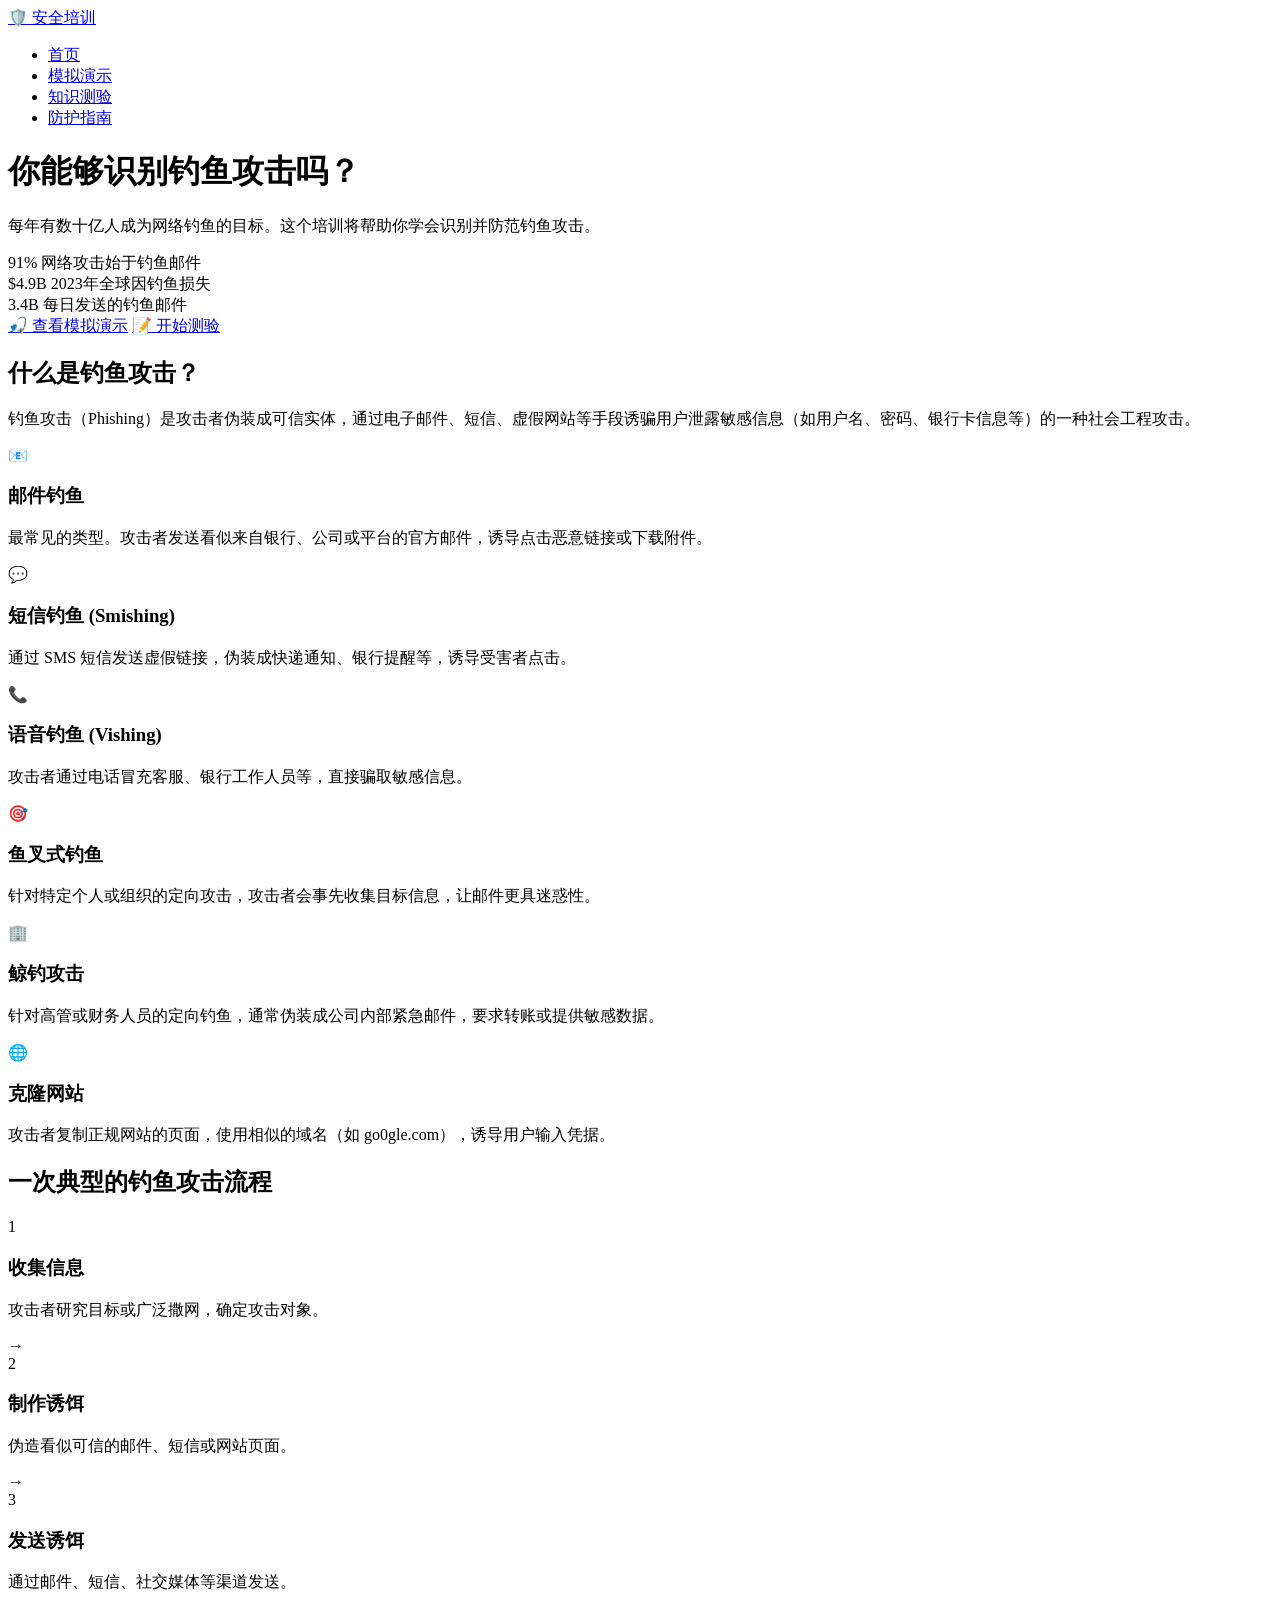
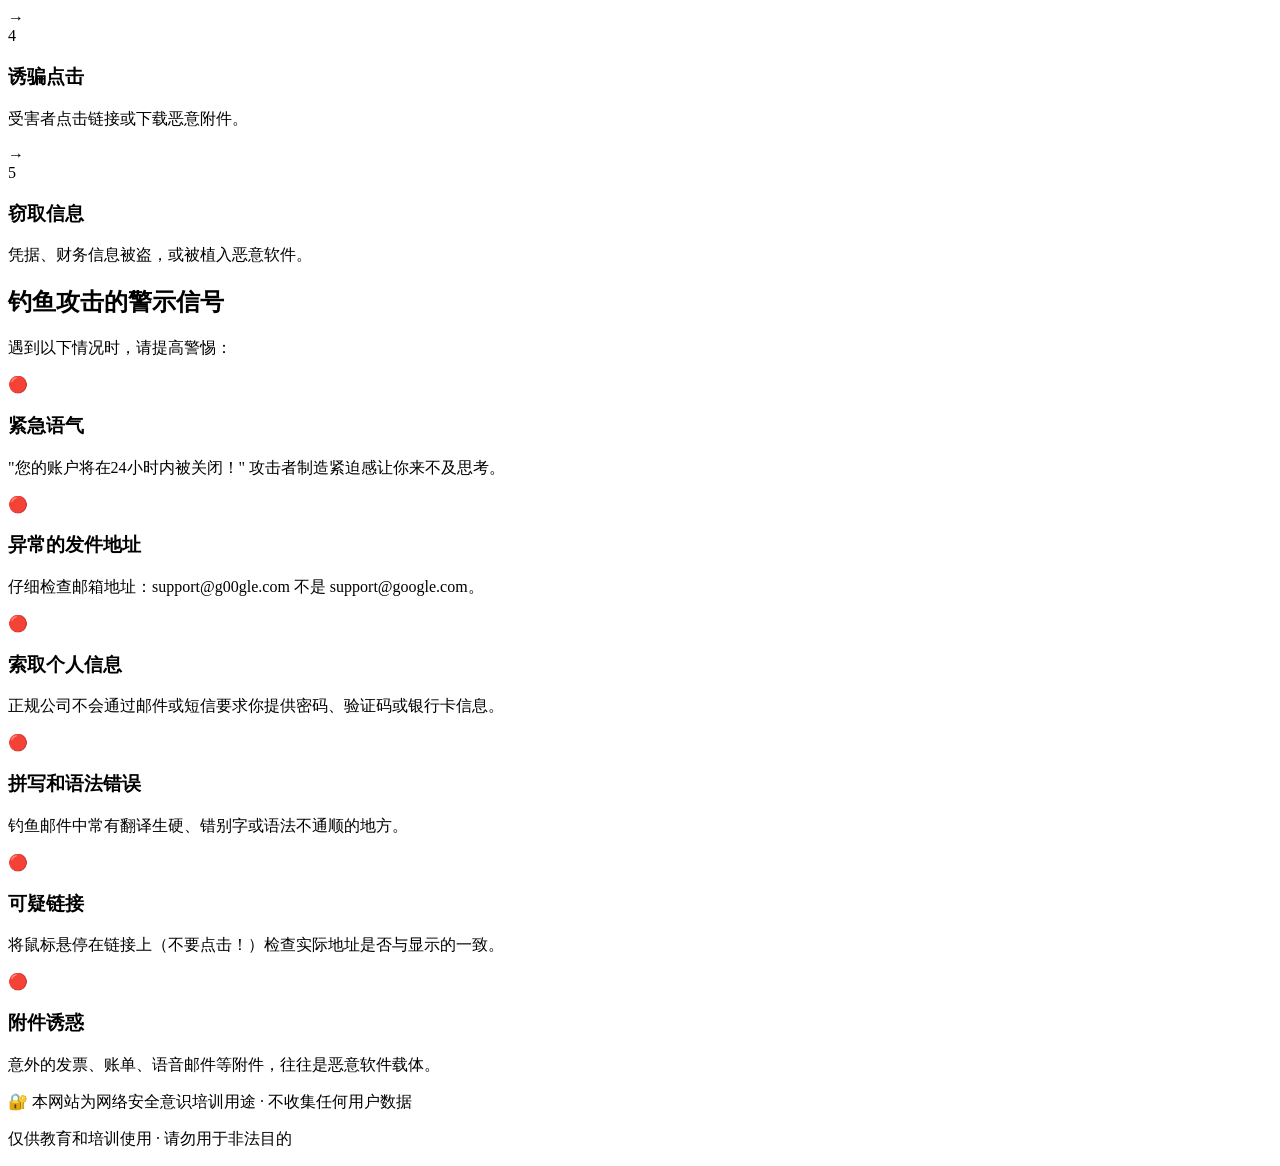
==== index.html @ c8c10268 "Add index.html" ====
<!DOCTYPE html>
<html lang="zh-CN">
<head>
    <meta charset="UTF-8">
    <meta name="viewport" content="width=device-width, initial-scale=1.0">
    <title>网络安全意识培训 — 识别钓鱼攻击</title>
    <link rel="stylesheet" href="style.css">
</head>
<body>
    <!-- 导航栏 -->
    <nav class="navbar">
        <div class="container">
            <a href="index.html" class="logo">🛡️ 安全培训</a>
            <ul class="nav-links">
                <li><a href="index.html" class="active">首页</a></li>
                <li><a href="demo.html">模拟演示</a></li>
                <li><a href="quiz.html">知识测验</a></li>
                <li><a href="guide.html">防护指南</a></li>
            </ul>
        </div>
    </nav>

    <!-- Hero 区域 -->
    <header class="hero">
        <div class="container">
            <div class="hero-content">
                <h1>你能够识别<span class="highlight">钓鱼攻击</span>吗？</h1>
                <p>每年有数十亿人成为网络钓鱼的目标。这个培训将帮助你学会识别并防范钓鱼攻击。</p>
                <div class="hero-stats">
                    <div class="stat">
                        <span class="stat-number">91%</span>
                        <span class="stat-label">网络攻击始于钓鱼邮件</span>
                    </div>
                    <div class="stat">
                        <span class="stat-number">$4.9B</span>
                        <span class="stat-label">2023年全球因钓鱼损失</span>
                    </div>
                    <div class="stat">
                        <span class="stat-number">3.4B</span>
                        <span class="stat-label">每日发送的钓鱼邮件</span>
                    </div>
                </div>
                <div class="hero-actions">
                    <a href="demo.html" class="btn btn-primary">🎣 查看模拟演示</a>
                    <a href="quiz.html" class="btn btn-secondary">📝 开始测验</a>
                </div>
            </div>
        </div>
    </header>

    <!-- 什么是钓鱼攻击 -->
    <section class="section" id="what-is-phishing">
        <div class="container">
            <h2>什么是钓鱼攻击？</h2>
            <p class="section-desc">钓鱼攻击（Phishing）是攻击者伪装成可信实体，通过电子邮件、短信、虚假网站等手段诱骗用户泄露敏感信息（如用户名、密码、银行卡信息等）的一种社会工程攻击。</p>
            
            <div class="card-grid">
                <div class="card">
                    <div class="card-icon">📧</div>
                    <h3>邮件钓鱼</h3>
                    <p>最常见的类型。攻击者发送看似来自银行、公司或平台的官方邮件，诱导点击恶意链接或下载附件。</p>
                </div>
                <div class="card">
                    <div class="card-icon">💬</div>
                    <h3>短信钓鱼 (Smishing)</h3>
                    <p>通过 SMS 短信发送虚假链接，伪装成快递通知、银行提醒等，诱导受害者点击。</p>
                </div>
                <div class="card">
                    <div class="card-icon">📞</div>
                    <h3>语音钓鱼 (Vishing)</h3>
                    <p>攻击者通过电话冒充客服、银行工作人员等，直接骗取敏感信息。</p>
                </div>
                <div class="card">
                    <div class="card-icon">🎯</div>
                    <h3>鱼叉式钓鱼</h3>
                    <p>针对特定个人或组织的定向攻击，攻击者会事先收集目标信息，让邮件更具迷惑性。</p>
                </div>
                <div class="card">
                    <div class="card-icon">🏢</div>
                    <h3>鲸钓攻击</h3>
                    <p>针对高管或财务人员的定向钓鱼，通常伪装成公司内部紧急邮件，要求转账或提供敏感数据。</p>
                </div>
                <div class="card">
                    <div class="card-icon">🌐</div>
                    <h3>克隆网站</h3>
                    <p>攻击者复制正规网站的页面，使用相似的域名（如 go0gle.com），诱导用户输入凭据。</p>
                </div>
            </div>
        </div>
    </section>

    <!-- 如何运作 -->
    <section class="section section-alt" id="how-it-works">
        <div class="container">
            <h2>一次典型的钓鱼攻击流程</h2>
            <div class="steps">
                <div class="step">
                    <div class="step-number">1</div>
                    <h3>收集信息</h3>
                    <p>攻击者研究目标或广泛撒网，确定攻击对象。</p>
                </div>
                <div class="step-arrow">→</div>
                <div class="step">
                    <div class="step-number">2</div>
                    <h3>制作诱饵</h3>
                    <p>伪造看似可信的邮件、短信或网站页面。</p>
                </div>
                <div class="step-arrow">→</div>
                <div class="step">
                    <div class="step-number">3</div>
                    <h3>发送诱饵</h3>
                    <p>通过邮件、短信、社交媒体等渠道发送。</p>
                </div>
                <div class="step-arrow">→</div>
                <div class="step">
                    <div class="step-number">4</div>
                    <h3>诱骗点击</h3>
                    <p>受害者点击链接或下载恶意附件。</p>
                </div>
                <div class="step-arrow">→</div>
                <div class="step">
                    <div class="step-number">5</div>
                    <h3>窃取信息</h3>
                    <p>凭据、财务信息被盗，或被植入恶意软件。</p>
                </div>
            </div>
        </div>
    </section>

    <!-- 警示信号 -->
    <section class="section" id="warning-signs">
        <div class="container">
            <h2>钓鱼攻击的警示信号</h2>
            <p class="section-desc">遇到以下情况时，请提高警惕：</p>
            <div class="signs-grid">
                <div class="sign">
                    <span class="sign-badge danger">🔴</span>
                    <div>
                        <h3>紧急语气</h3>
                        <p>"您的账户将在24小时内被关闭！" 攻击者制造紧迫感让你来不及思考。</p>
                    </div>
                </div>
                <div class="sign">
                    <span class="sign-badge danger">🔴</span>
                    <div>
                        <h3>异常的发件地址</h3>
                        <p>仔细检查邮箱地址：support@g00gle.com 不是 support@google.com。</p>
                    </div>
                </div>
                <div class="sign">
                    <span class="sign-badge danger">🔴</span>
                    <div>
                        <h3>索取个人信息</h3>
                        <p>正规公司不会通过邮件或短信要求你提供密码、验证码或银行卡信息。</p>
                    </div>
                </div>
                <div class="sign">
                    <span class="sign-badge danger">🔴</span>
                    <div>
                        <h3>拼写和语法错误</h3>
                        <p>钓鱼邮件中常有翻译生硬、错别字或语法不通顺的地方。</p>
                    </div>
                </div>
                <div class="sign">
                    <span class="sign-badge danger">🔴</span>
                    <div>
                        <h3>可疑链接</h3>
                        <p>将鼠标悬停在链接上（不要点击！）检查实际地址是否与显示的一致。</p>
                    </div>
                </div>
                <div class="sign">
                    <span class="sign-badge danger">🔴</span>
                    <div>
                        <h3>附件诱惑</h3>
                        <p>意外的发票、账单、语音邮件等附件，往往是恶意软件载体。</p>
                    </div>
                </div>
            </div>
        </div>
    </section>

    <footer class="footer">
        <div class="container">
            <p>🔐 本网站为网络安全意识培训用途 · 不收集任何用户数据</p>
            <p>仅供教育和培训使用 · 请勿用于非法目的</p>
        </div>
    </footer>

    <script src="script.js"></script>
</body>
</html>
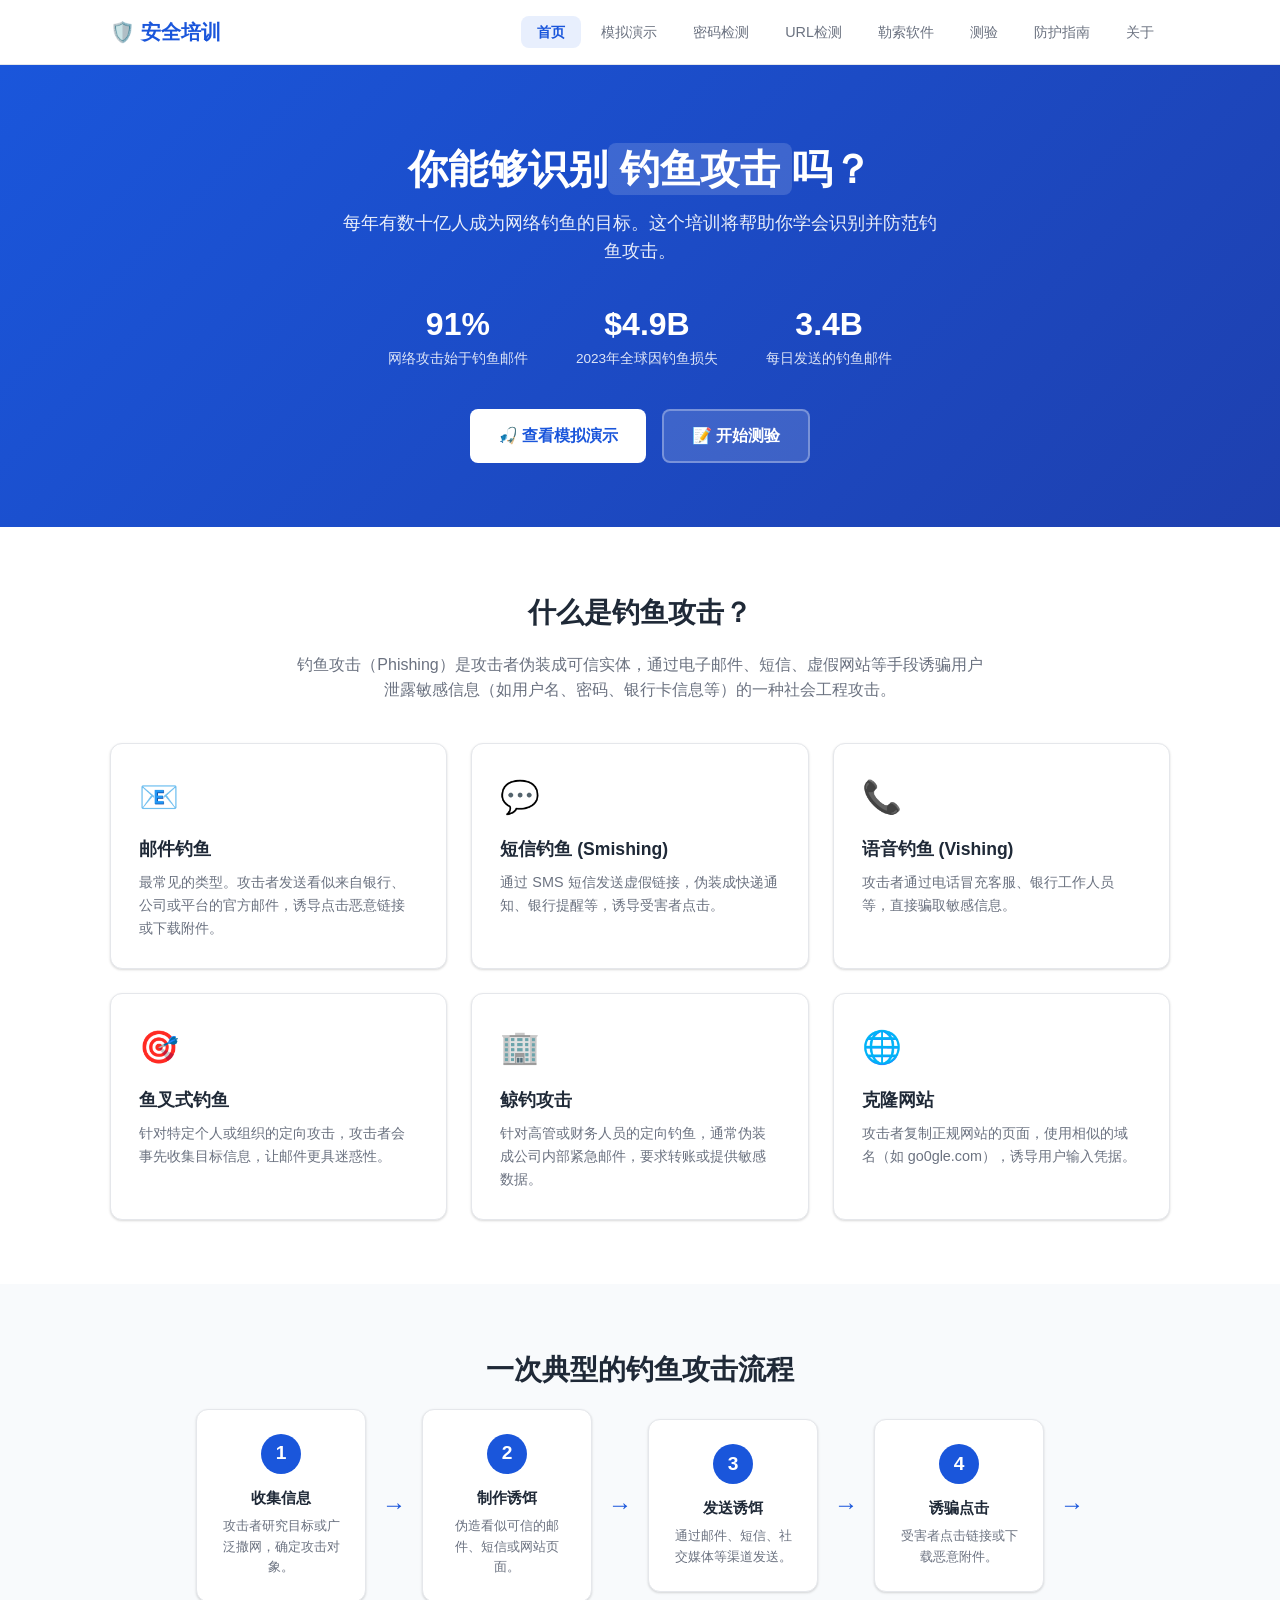
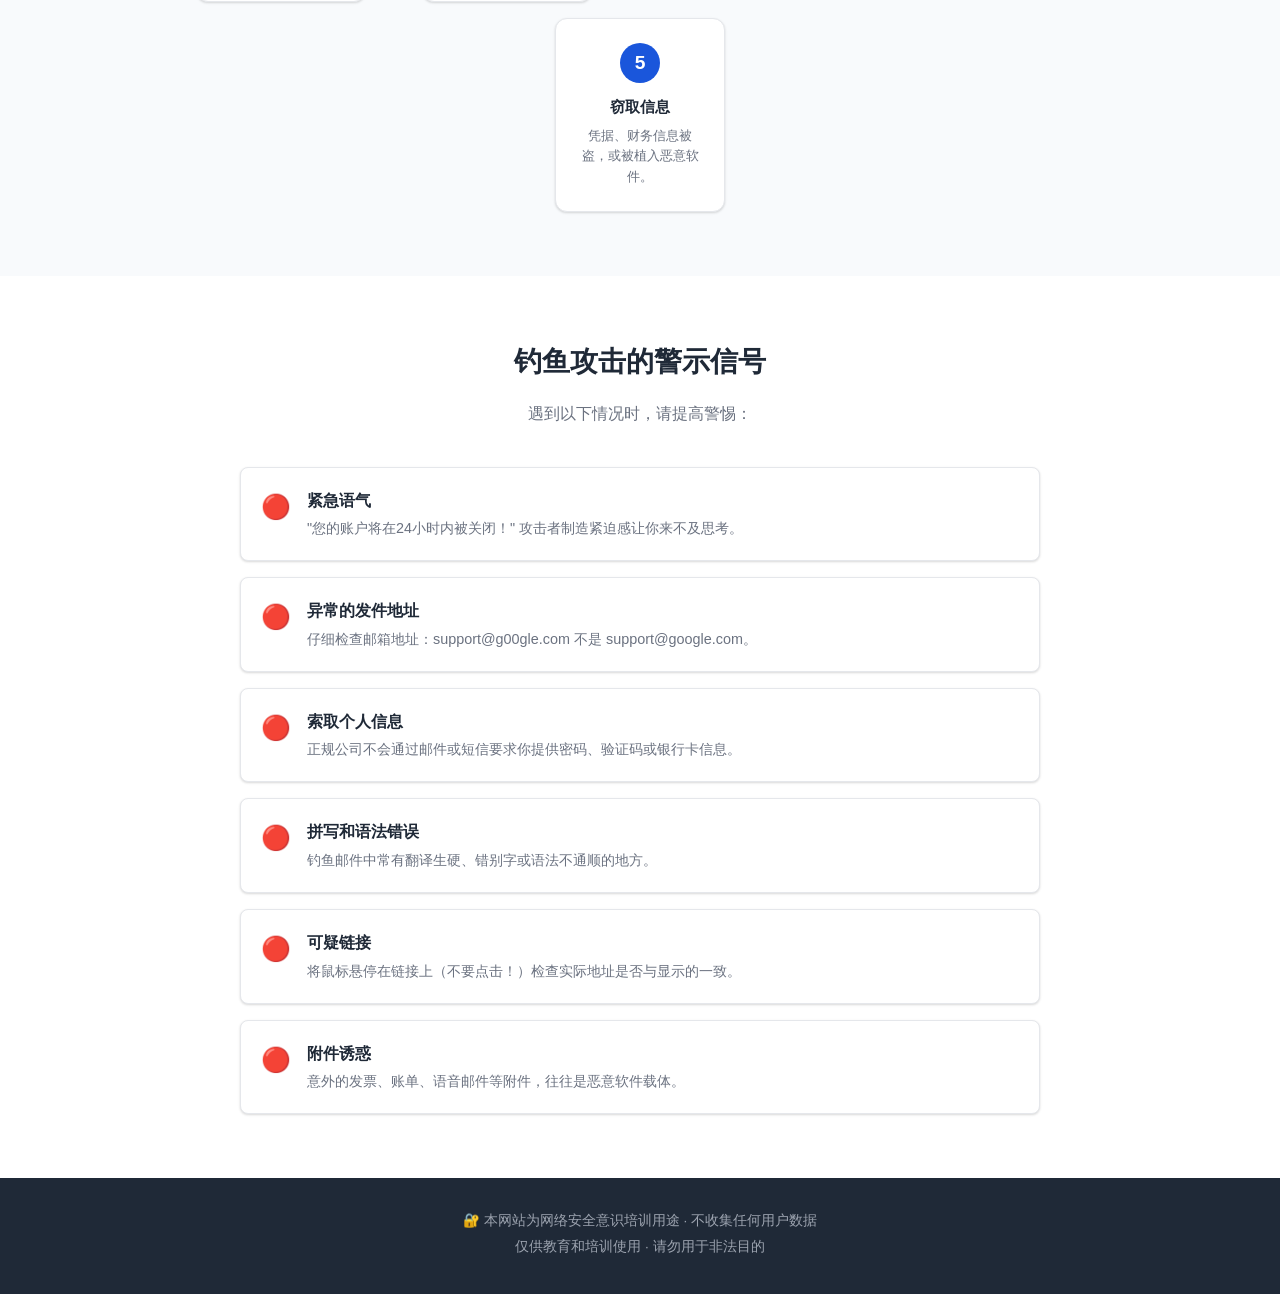
==== commit dd7c7ec9: "Update nav links in index.html" ====
--- a/index.html
+++ b/index.html
@@ -14,8 +14,12 @@
             <ul class="nav-links">
                 <li><a href="index.html" class="active">首页</a></li>
                 <li><a href="demo.html">模拟演示</a></li>
-                <li><a href="quiz.html">知识测验</a></li>
+                <li><a href="password.html">密码检测</a></li>
+                <li><a href="url-checker.html">URL检测</a></li>
+                <li><a href="ransomware.html">勒索软件</a></li>
+                <li><a href="quiz.html">测验</a></li>
                 <li><a href="guide.html">防护指南</a></li>
+                <li><a href="about.html">关于</a></li>
             </ul>
         </div>
     </nav>
--- a/style.css
+++ b/style.css
@@ -0,0 +1,1180 @@
+/* =============================================
+   安全意识培训网站 — 样式
+   用途：钓鱼攻击识别教育培训
+   ============================================= */
+
+/* ---------- Reset & 基础 ---------- */
+*, *::before, *::after {
+    box-sizing: border-box;
+    margin: 0;
+    padding: 0;
+}
+
+:root {
+    --primary: #1a56db;
+    --primary-dark: #1344b0;
+    --primary-light: #e8effd;
+    --danger: #dc2626;
+    --danger-light: #fef2f2;
+    --success: #16a34a;
+    --success-light: #f0fdf4;
+    --warning: #f59e0b;
+    --warning-light: #fffbeb;
+    --text: #1f2937;
+    --text-secondary: #6b7280;
+    --bg: #ffffff;
+    --bg-alt: #f8fafc;
+    --border: #e5e7eb;
+    --shadow: 0 1px 3px rgba(0,0,0,0.1), 0 1px 2px rgba(0,0,0,0.06);
+    --shadow-lg: 0 10px 15px -3px rgba(0,0,0,0.1), 0 4px 6px -2px rgba(0,0,0,0.05);
+    --radius: 12px;
+    --radius-sm: 8px;
+}
+
+html {
+    scroll-behavior: smooth;
+}
+
+body {
+    font-family: -apple-system, BlinkMacSystemFont, "Segoe UI", Roboto, "Helvetica Neue", Arial, "Noto Sans SC", sans-serif;
+    color: var(--text);
+    background: var(--bg);
+    line-height: 1.6;
+    min-height: 100vh;
+    display: flex;
+    flex-direction: column;
+}
+
+.container {
+    max-width: 1100px;
+    margin: 0 auto;
+    padding: 0 20px;
+}
+
+/* ---------- 导航栏 ---------- */
+.navbar {
+    background: var(--bg);
+    border-bottom: 1px solid var(--border);
+    position: sticky;
+    top: 0;
+    z-index: 100;
+    backdrop-filter: blur(8px);
+    background: rgba(255,255,255,0.95);
+}
+
+.navbar .container {
+    display: flex;
+    align-items: center;
+    justify-content: space-between;
+    height: 64px;
+}
+
+.logo {
+    font-size: 1.25rem;
+    font-weight: 700;
+    text-decoration: none;
+    color: var(--primary);
+}
+
+.nav-links {
+    list-style: none;
+    display: flex;
+    gap: 4px;
+}
+
+.nav-links a {
+    text-decoration: none;
+    color: var(--text-secondary);
+    padding: 8px 16px;
+    border-radius: var(--radius-sm);
+    font-size: 0.9rem;
+    font-weight: 500;
+    transition: all 0.2s;
+}
+
+.nav-links a:hover {
+    color: var(--primary);
+    background: var(--primary-light);
+}
+
+.nav-links a.active {
+    color: var(--primary);
+    background: var(--primary-light);
+    font-weight: 600;
+}
+
+/* ---------- Hero ---------- */
+.hero {
+    background: linear-gradient(135deg, #1a56db 0%, #1e40af 100%);
+    color: white;
+    padding: 80px 0 64px;
+    text-align: center;
+}
+
+.hero h1 {
+    font-size: 2.5rem;
+    margin-bottom: 16px;
+    line-height: 1.2;
+}
+
+.highlight {
+    background: rgba(255,255,255,0.15);
+    padding: 4px 12px;
+    border-radius: 8px;
+}
+
+.hero p {
+    font-size: 1.1rem;
+    opacity: 0.9;
+    max-width: 600px;
+    margin: 0 auto 40px;
+}
+
+.hero-stats {
+    display: flex;
+    justify-content: center;
+    gap: 48px;
+    margin-bottom: 40px;
+    flex-wrap: wrap;
+}
+
+.stat {
+    text-align: center;
+}
+
+.stat-number {
+    display: block;
+    font-size: 2rem;
+    font-weight: 800;
+    line-height: 1.2;
+}
+
+.stat-label {
+    display: block;
+    font-size: 0.85rem;
+    opacity: 0.85;
+    margin-top: 4px;
+}
+
+.hero-actions {
+    display: flex;
+    gap: 16px;
+    justify-content: center;
+    flex-wrap: wrap;
+}
+
+/* ---------- 按钮 ---------- */
+.btn {
+    display: inline-flex;
+    align-items: center;
+    gap: 8px;
+    padding: 12px 28px;
+    border-radius: var(--radius-sm);
+    font-size: 1rem;
+    font-weight: 600;
+    text-decoration: none;
+    cursor: pointer;
+    border: none;
+    transition: all 0.2s;
+}
+
+.btn-primary {
+    background: white;
+    color: var(--primary);
+}
+
+.btn-primary:hover {
+    background: #f0f4ff;
+    transform: translateY(-1px);
+}
+
+.btn-secondary {
+    background: rgba(255,255,255,0.15);
+    color: white;
+    border: 2px solid rgba(255,255,255,0.3);
+}
+
+.btn-secondary:hover {
+    background: rgba(255,255,255,0.25);
+    transform: translateY(-1px);
+}
+
+/* ---------- Section 通用 ---------- */
+.section {
+    padding: 64px 0;
+}
+
+.section-alt {
+    background: var(--bg-alt);
+}
+
+.section h2 {
+    font-size: 1.75rem;
+    text-align: center;
+    margin-bottom: 16px;
+    color: var(--text);
+}
+
+.section-desc {
+    text-align: center;
+    color: var(--text-secondary);
+    max-width: 700px;
+    margin: 0 auto 40px;
+    font-size: 1rem;
+}
+
+/* ---------- 卡片网格 ---------- */
+.card-grid {
+    display: grid;
+    grid-template-columns: repeat(auto-fill, minmax(300px, 1fr));
+    gap: 24px;
+}
+
+.card {
+    background: var(--bg);
+    border: 1px solid var(--border);
+    border-radius: var(--radius);
+    padding: 28px;
+    transition: all 0.2s;
+    box-shadow: var(--shadow);
+}
+
+.card:hover {
+    box-shadow: var(--shadow-lg);
+    transform: translateY(-2px);
+}
+
+.card-icon {
+    font-size: 2rem;
+    margin-bottom: 12px;
+}
+
+.card h3 {
+    font-size: 1.1rem;
+    margin-bottom: 8px;
+}
+
+.card p {
+    color: var(--text-secondary);
+    font-size: 0.9rem;
+    line-height: 1.6;
+}
+
+/* ---------- 步骤流程 ---------- */
+.steps {
+    display: flex;
+    align-items: center;
+    justify-content: center;
+    gap: 16px;
+    flex-wrap: wrap;
+}
+
+.step {
+    text-align: center;
+    background: var(--bg);
+    border: 1px solid var(--border);
+    border-radius: var(--radius);
+    padding: 24px 20px;
+    width: 170px;
+    box-shadow: var(--shadow);
+}
+
+.step-number {
+    width: 40px;
+    height: 40px;
+    background: var(--primary);
+    color: white;
+    border-radius: 50%;
+    display: flex;
+    align-items: center;
+    justify-content: center;
+    font-size: 1.2rem;
+    font-weight: 700;
+    margin: 0 auto 12px;
+}
+
+.step h3 {
+    font-size: 0.95rem;
+    margin-bottom: 6px;
+}
+
+.step p {
+    font-size: 0.8rem;
+    color: var(--text-secondary);
+}
+
+.step-arrow {
+    font-size: 1.5rem;
+    color: var(--primary);
+    font-weight: 700;
+}
+
+/* ---------- 警示信号 ---------- */
+.signs-grid {
+    display: grid;
+    gap: 16px;
+    max-width: 800px;
+    margin: 0 auto;
+}
+
+.sign {
+    display: flex;
+    align-items: flex-start;
+    gap: 16px;
+    background: var(--bg);
+    border: 1px solid var(--border);
+    border-radius: var(--radius-sm);
+    padding: 20px;
+    box-shadow: var(--shadow);
+}
+
+.sign-badge {
+    font-size: 1.5rem;
+    flex-shrink: 0;
+}
+
+.sign h3 {
+    font-size: 1rem;
+    margin-bottom: 4px;
+}
+
+.sign p {
+    font-size: 0.9rem;
+    color: var(--text-secondary);
+}
+
+/* ---------- 页面标题 ---------- */
+.page-header {
+    background: linear-gradient(135deg, #1a56db 0%, #1e40af 100%);
+    color: white;
+    padding: 48px 0;
+    text-align: center;
+}
+
+.page-header h1 {
+    font-size: 2rem;
+    margin-bottom: 12px;
+}
+
+.page-desc {
+    opacity: 0.9;
+    max-width: 650px;
+    margin: 0 auto;
+    font-size: 1rem;
+}
+
+.demo-notice {
+    background: rgba(255,255,255,0.15);
+    border-radius: var(--radius-sm);
+    padding: 12px 20px;
+    margin-top: 20px;
+    display: inline-flex;
+    align-items: center;
+    gap: 8px;
+    font-size: 0.9rem;
+}
+
+.notice-icon {
+    font-size: 1.2rem;
+}
+
+.danger-notice {
+    background: var(--warning-light);
+    color: #92400e;
+    border: 1px solid #fcd34d;
+    border-radius: var(--radius-sm);
+    padding: 12px 20px;
+    margin-bottom: 24px;
+    text-align: center;
+    font-weight: 500;
+}
+
+/* =================================
+   演示页面
+   ================================= */
+
+/* 演示卡片 */
+.demo-card {
+    background: var(--bg);
+    border: 1px solid var(--border);
+    border-radius: var(--radius);
+    box-shadow: var(--shadow-lg);
+    overflow: hidden;
+    max-width: 700px;
+    margin: 0 auto;
+}
+
+/* 邮件演示 */
+.email-demo {
+    padding: 0;
+}
+
+.email-header {
+    background: #f8f9fa;
+    border-bottom: 1px solid var(--border);
+    padding: 16px 24px;
+}
+
+.email-field {
+    display: flex;
+    align-items: center;
+    gap: 8px;
+    padding: 6px 0;
+    position: relative;
+    flex-wrap: wrap;
+}
+
+.field-label {
+    font-size: 0.8rem;
+    color: var(--text-secondary);
+    font-weight: 600;
+    min-width: 65px;
+}
+
+.field-value {
+    font-size: 0.9rem;
+    word-break: break-all;
+}
+
+.field-value.suspicious {
+    color: var(--danger);
+}
+
+.email-body {
+    padding: 24px;
+    line-height: 1.8;
+}
+
+.email-body p {
+    margin-bottom: 12px;
+    font-size: 0.95rem;
+}
+
+.email-link-container {
+    background: var(--bg-alt);
+    border: 1px solid var(--border);
+    border-radius: var(--radius-sm);
+    padding: 12px 16px;
+    margin: 16px 0;
+    display: flex;
+    align-items: center;
+    gap: 8px;
+    flex-wrap: wrap;
+    position: relative;
+}
+
+.email-link {
+    color: var(--primary);
+    font-size: 0.85rem;
+    word-break: break-all;
+    text-decoration: underline;
+}
+
+.email-link.suspicious {
+    color: var(--danger);
+}
+
+.email-footer-text {
+    margin-top: 16px;
+    font-size: 0.85rem;
+    color: var(--text-secondary);
+}
+
+.email-disclaimer {
+    font-style: italic;
+    font-size: 0.8rem;
+}
+
+/* ---------- 提示气泡 ---------- */
+.tip-trigger {
+    cursor: pointer;
+    font-size: 0.9rem;
+    opacity: 0.7;
+    transition: opacity 0.2s;
+    flex-shrink: 0;
+}
+
+.tip-trigger:hover {
+    opacity: 1;
+}
+
+.tip-box {
+    display: none;
+    background: var(--warning-light);
+    border: 1px solid #fcd34d;
+    border-radius: var(--radius-sm);
+    padding: 12px 16px;
+    margin-top: 8px;
+    width: 100%;
+    font-size: 0.85rem;
+    animation: fadeIn 0.2s ease;
+}
+
+.tip-box.active {
+    display: block;
+}
+
+.tip-box h4 {
+    font-size: 0.9rem;
+    margin-bottom: 6px;
+    color: #92400e;
+}
+
+.tip-box p {
+    color: #78350f;
+    line-height: 1.6;
+}
+
+.tip-box code {
+    background: rgba(0,0,0,0.1);
+    padding: 1px 6px;
+    border-radius: 4px;
+    font-size: 0.8rem;
+}
+
+@keyframes fadeIn {
+    from { opacity: 0; transform: translateY(-4px); }
+    to { opacity: 1; transform: translateY(0); }
+}
+
+/* ---------- 网站演示 ---------- */
+.browser-bar {
+    display: flex;
+    align-items: center;
+    gap: 12px;
+    background: #f0f0f0;
+    padding: 10px 16px;
+    border-bottom: 1px solid #ddd;
+}
+
+.browser-dots {
+    display: flex;
+    gap: 6px;
+}
+
+.browser-dots span {
+    width: 12px;
+    height: 12px;
+    border-radius: 50%;
+    background: #ddd;
+}
+
+.browser-dots span:nth-child(1) { background: #ff5f56; }
+.browser-dots span:nth-child(2) { background: #ffbd2e; }
+.browser-dots span:nth-child(3) { background: #27c93f; }
+
+.browser-url {
+    flex: 1;
+    background: white;
+    border: 1px solid #ddd;
+    border-radius: 6px;
+    padding: 6px 12px;
+    font-size: 0.8rem;
+    font-family: "Courier New", monospace;
+    display: flex;
+    align-items: center;
+    gap: 8px;
+    position: relative;
+}
+
+.browser-url.suspicious {
+    border-color: var(--danger);
+    color: var(--danger);
+}
+
+/* 仿冒登录表单 */
+.fake-login-form {
+    padding: 32px 40px;
+    max-width: 400px;
+    margin: 0 auto;
+}
+
+.fake-logo {
+    font-size: 1.5rem;
+    font-weight: 800;
+    color: var(--primary);
+    text-align: center;
+    margin-bottom: 8px;
+}
+
+.fake-login-form h3 {
+    text-align: center;
+    font-size: 1.15rem;
+    margin-bottom: 4px;
+}
+
+.form-desc {
+    text-align: center;
+    color: var(--text-secondary);
+    font-size: 0.85rem;
+    margin-bottom: 24px;
+}
+
+.form-group {
+    margin-bottom: 20px;
+    position: relative;
+}
+
+.form-group label {
+    display: block;
+    font-size: 0.85rem;
+    font-weight: 600;
+    margin-bottom: 6px;
+}
+
+.form-group input {
+    width: 100%;
+    padding: 10px 14px;
+    border: 1px solid var(--border);
+    border-radius: var(--radius-sm);
+    font-size: 0.95rem;
+    outline: none;
+    transition: border-color 0.2s;
+}
+
+.form-group input:focus {
+    border-color: var(--primary);
+    box-shadow: 0 0 0 3px rgba(26,86,219,0.1);
+}
+
+.form-group input.suspicious-input {
+    border-color: var(--danger);
+}
+
+.form-group .tip-trigger {
+    position: absolute;
+    right: 12px;
+    top: 38px;
+}
+
+.form-group .tip-box {
+    margin-top: 4px;
+}
+
+.fake-submit {
+    width: 100%;
+    padding: 12px;
+    background: var(--danger);
+    color: white;
+    border: none;
+    border-radius: var(--radius-sm);
+    font-size: 1rem;
+    font-weight: 600;
+    cursor: pointer;
+    transition: background 0.2s;
+}
+
+.fake-submit:hover {
+    background: #b91c1c;
+}
+
+.form-footer {
+    text-align: center;
+    margin-top: 16px;
+}
+
+.form-footer a {
+    color: var(--text-secondary);
+    font-size: 0.85rem;
+    text-decoration: none;
+}
+
+/* ---------- 总结列表 ---------- */
+.summary-list {
+    max-width: 600px;
+    margin: 0 auto;
+    display: grid;
+    gap: 12px;
+}
+
+.summary-item {
+    display: flex;
+    align-items: center;
+    gap: 12px;
+    padding: 14px 20px;
+    background: var(--success-light);
+    border: 1px solid #bbf7d0;
+    border-radius: var(--radius-sm);
+    font-size: 0.95rem;
+}
+
+.check-icon {
+    font-size: 1.3rem;
+    flex-shrink: 0;
+}
+
+/* =================================
+   测验页面
+   ================================= */
+.quiz-container {
+    max-width: 650px;
+    margin: 0 auto;
+    background: var(--bg);
+    border: 1px solid var(--border);
+    border-radius: var(--radius);
+    padding: 32px;
+    box-shadow: var(--shadow);
+}
+
+.quiz-progress {
+    margin-bottom: 24px;
+}
+
+.progress-bar {
+    height: 6px;
+    background: var(--primary-light);
+    border-radius: 3px;
+    margin-bottom: 8px;
+    overflow: hidden;
+    position: relative;
+}
+
+.progress-bar::after {
+    content: '';
+    position: absolute;
+    top: 0;
+    left: 0;
+    height: 100%;
+    background: var(--primary);
+    border-radius: 3px;
+    transition: width 0.4s ease;
+    width: 0%;
+}
+
+#progress-text {
+    font-size: 0.85rem;
+    color: var(--text-secondary);
+}
+
+.question-number {
+    font-size: 0.85rem;
+    color: var(--primary);
+    font-weight: 600;
+    margin-bottom: 8px;
+}
+
+.question-text {
+    font-size: 1.15rem;
+    line-height: 1.5;
+    margin-bottom: 8px;
+}
+
+.question-context {
+    background: var(--bg-alt);
+    border: 1px solid var(--border);
+    border-radius: var(--radius-sm);
+    padding: 14px 18px;
+    margin-bottom: 20px;
+    font-size: 0.9rem;
+    color: var(--text-secondary);
+    white-space: pre-line;
+    line-height: 1.6;
+}
+
+.options {
+    display: grid;
+    gap: 12px;
+}
+
+.option-btn {
+    display: block;
+    width: 100%;
+    padding: 14px 20px;
+    text-align: left;
+    background: var(--bg);
+    border: 2px solid var(--border);
+    border-radius: var(--radius-sm);
+    font-size: 0.95rem;
+    cursor: pointer;
+    transition: all 0.2s;
+    font-family: inherit;
+    color: var(--text);
+}
+
+.option-btn:hover:not(:disabled) {
+    border-color: var(--primary);
+    background: var(--primary-light);
+}
+
+.option-btn.selected {
+    border-color: var(--primary);
+    background: var(--primary-light);
+}
+
+.option-btn.correct {
+    border-color: var(--success);
+    background: var(--success-light);
+    color: var(--success);
+}
+
+.option-btn.wrong {
+    border-color: var(--danger);
+    background: var(--danger-light);
+    color: var(--danger);
+}
+
+.option-btn:disabled {
+    cursor: default;
+    opacity: 0.85;
+}
+
+/* 反馈 */
+#feedback-container {
+    margin-top: 24px;
+    padding: 20px;
+    border-radius: var(--radius-sm);
+    text-align: center;
+}
+
+#feedback-container.correct-feedback {
+    background: var(--success-light);
+    border: 1px solid #bbf7d0;
+}
+
+#feedback-container.wrong-feedback {
+    background: var(--danger-light);
+    border: 1px solid #fecaca;
+}
+
+.feedback-icon {
+    font-size: 2.5rem;
+    margin-bottom: 8px;
+}
+
+#feedback-title {
+    font-size: 1.15rem;
+    margin-bottom: 8px;
+}
+
+#feedback-text {
+    font-size: 0.9rem;
+    margin-bottom: 16px;
+    line-height: 1.6;
+}
+
+#next-btn {
+    display: inline-block;
+    background: var(--primary);
+    color: white;
+    padding: 10px 32px;
+    border: none;
+    border-radius: var(--radius-sm);
+    font-size: 0.95rem;
+    font-weight: 600;
+    cursor: pointer;
+    transition: background 0.2s;
+}
+
+#next-btn:hover {
+    background: var(--primary-dark);
+}
+
+/* 最终结果 */
+#result-container {
+    text-align: center;
+    padding: 20px 0;
+}
+
+.result-icon {
+    font-size: 4rem;
+    margin-bottom: 12px;
+}
+
+#result-container h2 {
+    font-size: 1.75rem;
+    margin-bottom: 16px;
+}
+
+.result-score {
+    font-size: 3rem;
+    font-weight: 800;
+    color: var(--primary);
+    margin-bottom: 12px;
+}
+
+.result-score span {
+    font-size: 1.5rem;
+    color: var(--text-secondary);
+}
+
+#score-message {
+    font-size: 1rem;
+    color: var(--text-secondary);
+    margin-bottom: 24px;
+}
+
+.result-actions {
+    display: flex;
+    gap: 12px;
+    justify-content: center;
+    flex-wrap: wrap;
+}
+
+.result-actions .btn-primary {
+    background: var(--primary);
+    color: white;
+}
+
+.result-actions .btn-primary:hover {
+    background: var(--primary-dark);
+}
+
+.result-actions .btn-secondary {
+    background: var(--bg);
+    color: var(--primary);
+    border: 2px solid var(--primary);
+}
+
+.result-actions .btn-secondary:hover {
+    background: var(--primary-light);
+}
+
+.hidden {
+    display: none !important;
+}
+
+/* =================================
+   防护指南
+   ================================= */
+
+/* 黄金法则 */
+.rules-grid {
+    display: grid;
+    grid-template-columns: repeat(auto-fill, minmax(280px, 1fr));
+    gap: 24px;
+}
+
+.rule-card {
+    background: var(--bg);
+    border: 1px solid var(--border);
+    border-radius: var(--radius);
+    padding: 28px;
+    box-shadow: var(--shadow);
+    position: relative;
+    transition: all 0.2s;
+}
+
+.rule-card:hover {
+    box-shadow: var(--shadow-lg);
+    transform: translateY(-2px);
+}
+
+.rule-number {
+    width: 44px;
+    height: 44px;
+    background: var(--primary);
+    color: white;
+    border-radius: 50%;
+    display: flex;
+    align-items: center;
+    justify-content: center;
+    font-size: 1.3rem;
+    font-weight: 800;
+    margin-bottom: 16px;
+}
+
+.rule-card h3 {
+    font-size: 1.1rem;
+    margin-bottom: 8px;
+}
+
+.rule-card p {
+    font-size: 0.9rem;
+    color: var(--text-secondary);
+    line-height: 1.6;
+}
+
+/* 检查清单 */
+.checklist {
+    max-width: 600px;
+    margin: 0 auto 20px;
+    display: grid;
+    gap: 12px;
+}
+
+.checklist-item {
+    display: flex;
+    align-items: center;
+    gap: 12px;
+    padding: 12px 16px;
+    background: var(--bg);
+    border: 1px solid var(--border);
+    border-radius: var(--radius-sm);
+    cursor: pointer;
+    transition: all 0.2s;
+    font-size: 0.9rem;
+}
+
+.checklist-item:hover {
+    border-color: var(--primary);
+}
+
+.checklist-item input[type="checkbox"] {
+    width: 18px;
+    height: 18px;
+    accent-color: var(--primary);
+    flex-shrink: 0;
+}
+
+.checklist-tip {
+    text-align: center;
+    padding: 16px;
+    background: var(--warning-light);
+    border: 1px solid #fcd34d;
+    border-radius: var(--radius-sm);
+    font-size: 0.9rem;
+}
+
+/* 工具网格 */
+.tools-grid {
+    display: grid;
+    grid-template-columns: repeat(auto-fill, minmax(240px, 1fr));
+    gap: 20px;
+}
+
+.tool-item {
+    background: var(--bg);
+    border: 1px solid var(--border);
+    border-radius: var(--radius-sm);
+    padding: 24px;
+    box-shadow: var(--shadow);
+    transition: all 0.2s;
+}
+
+.tool-item:hover {
+    box-shadow: var(--shadow-lg);
+}
+
+.tool-item h3 {
+    font-size: 1rem;
+    margin-bottom: 8px;
+}
+
+.tool-item p {
+    font-size: 0.85rem;
+    color: var(--text-secondary);
+    line-height: 1.6;
+}
+
+/* 垂直步骤 */
+.steps-vertical {
+    max-width: 600px;
+    margin: 0 auto;
+    display: grid;
+    gap: 16px;
+}
+
+.step-vertical {
+    display: flex;
+    align-items: flex-start;
+    gap: 16px;
+    background: var(--bg);
+    border: 1px solid var(--border);
+    border-radius: var(--radius-sm);
+    padding: 20px;
+    box-shadow: var(--shadow);
+}
+
+.step-v-number {
+    width: 36px;
+    height: 36px;
+    background: var(--danger);
+    color: white;
+    border-radius: 50%;
+    display: flex;
+    align-items: center;
+    justify-content: center;
+    font-size: 1rem;
+    font-weight: 700;
+    flex-shrink: 0;
+}
+
+.step-vertical h3 {
+    font-size: 1rem;
+    margin-bottom: 4px;
+}
+
+.step-vertical p {
+    font-size: 0.85rem;
+    color: var(--text-secondary);
+}
+
+/* ---------- Footer ---------- */
+.footer {
+    background: #1f2937;
+    color: #9ca3af;
+    text-align: center;
+    padding: 32px 0;
+    margin-top: auto;
+    font-size: 0.85rem;
+}
+
+.footer p {
+    margin-bottom: 4px;
+}
+
+/* ---------- 响应式 ---------- */
+@media (max-width: 768px) {
+    .hero h1 {
+        font-size: 1.75rem;
+    }
+
+    .hero-stats {
+        gap: 24px;
+    }
+
+    .stat-number {
+        font-size: 1.5rem;
+    }
+
+    .steps {
+        flex-direction: column;
+    }
+
+    .step-arrow {
+        transform: rotate(90deg);
+    }
+
+    .step {
+        width: 100%;
+        max-width: 300px;
+    }
+
+    .card-grid {
+        grid-template-columns: 1fr;
+    }
+
+    .fake-login-form {
+        padding: 24px 20px;
+    }
+
+    .quiz-container {
+        padding: 20px;
+    }
+
+    .nav-links a {
+        padding: 6px 10px;
+        font-size: 0.8rem;
+    }
+}
+
+@media (max-width: 480px) {
+    .navbar .container {
+        flex-direction: column;
+        height: auto;
+        padding: 12px 20px;
+        gap: 8px;
+    }
+
+    .hero {
+        padding: 48px 0;
+    }
+
+    .section {
+        padding: 40px 0;
+    }
+
+    .rules-grid {
+        grid-template-columns: 1fr;
+    }
+}
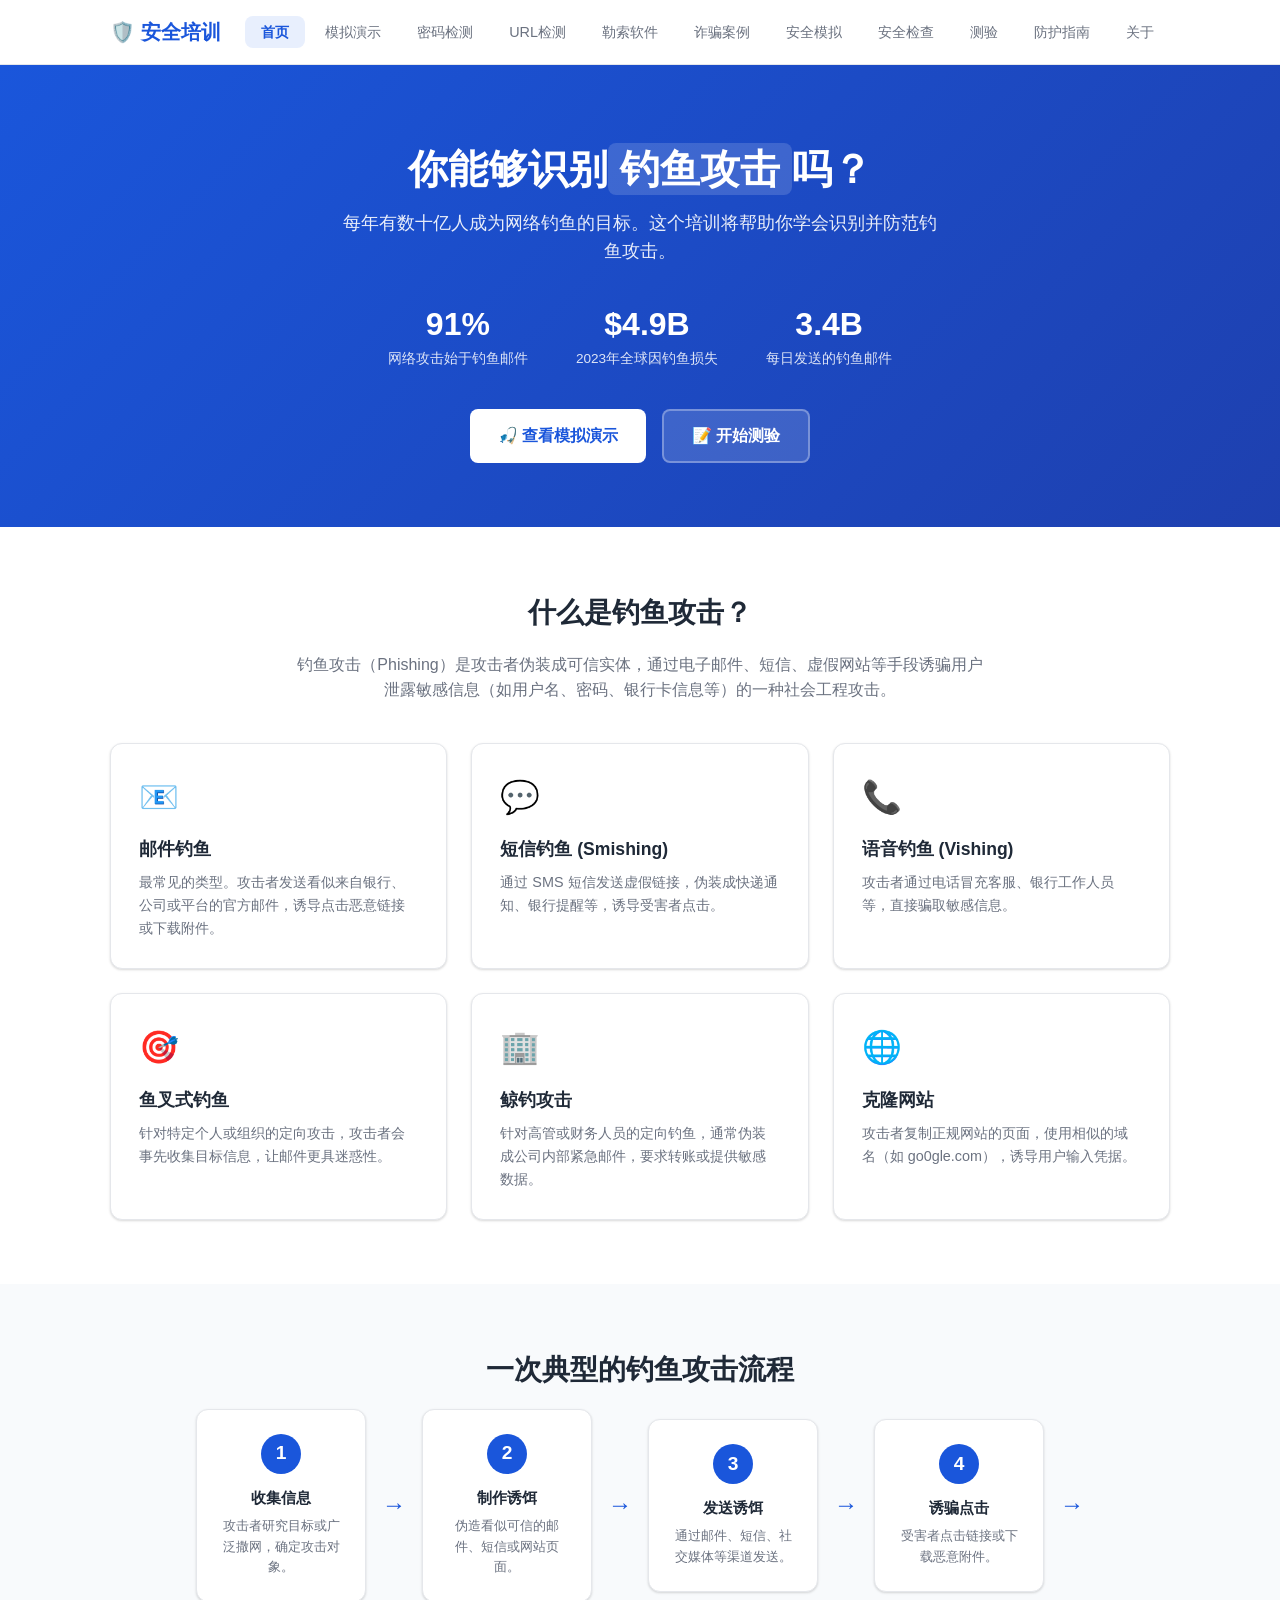
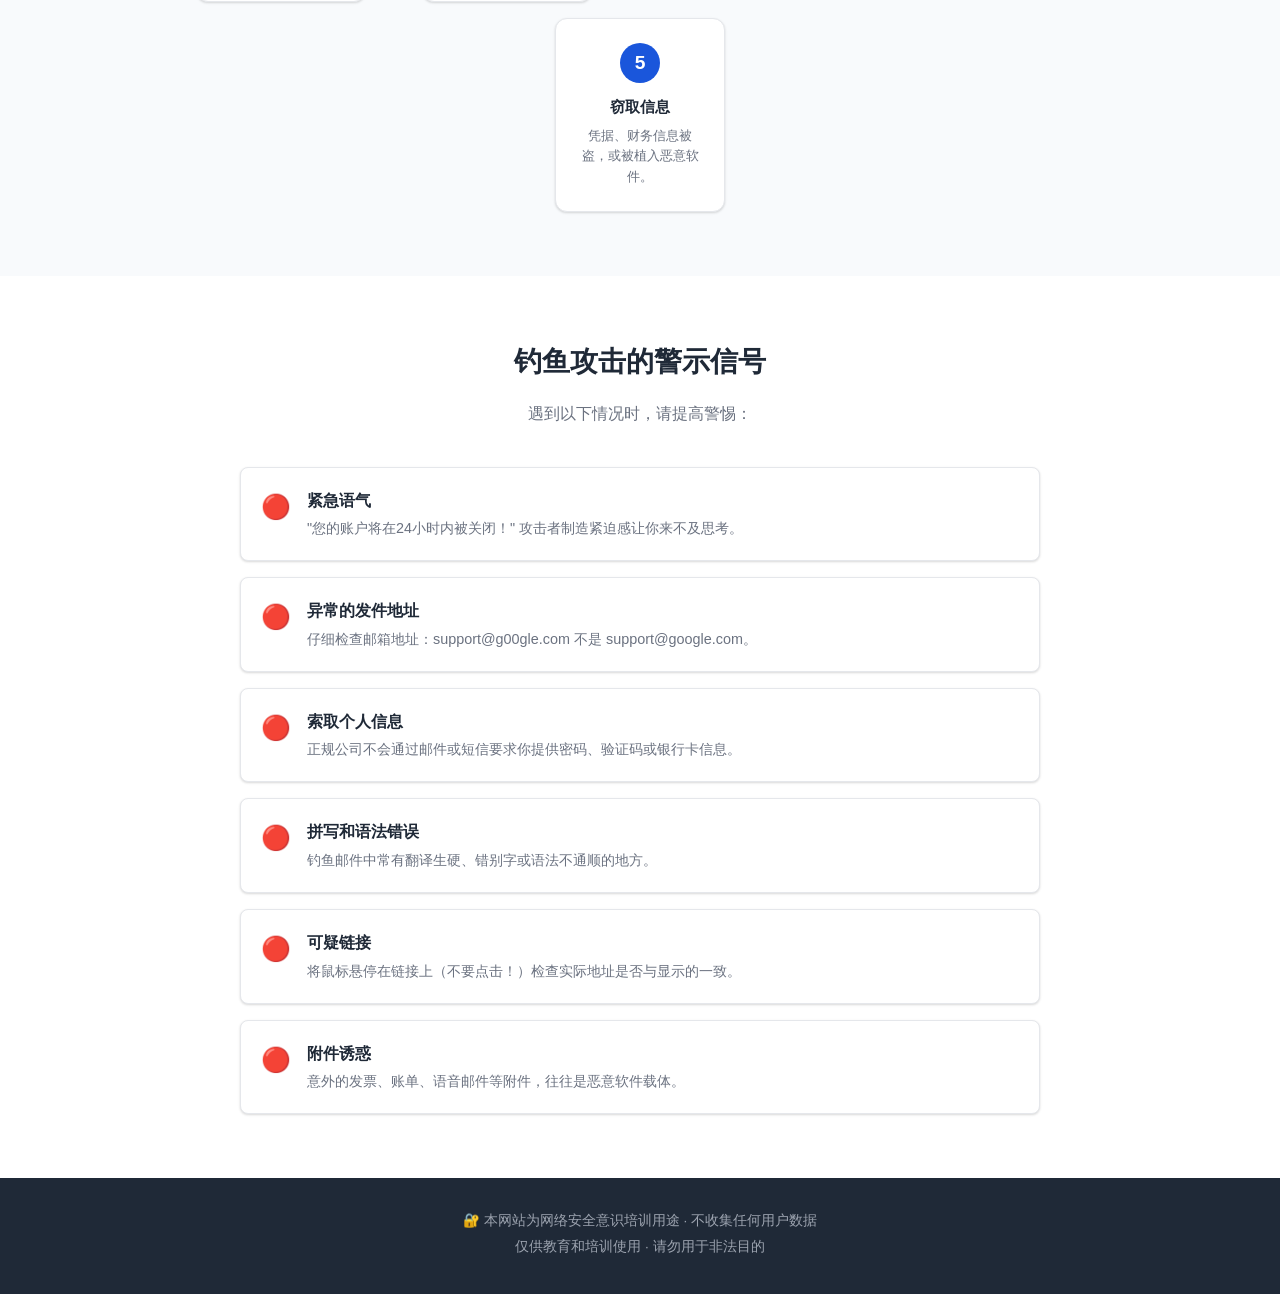
==== commit 1264e8de: "Update nav links in index.html" ====
--- a/index.html
+++ b/index.html
@@ -17,6 +17,9 @@
                 <li><a href="password.html">密码检测</a></li>
                 <li><a href="url-checker.html">URL检测</a></li>
                 <li><a href="ransomware.html">勒索软件</a></li>
+                <li><a href="scam-case.html">诈骗案例</a></li>
+                <li><a href="security-simulator.html">安全模拟</a></li>
+                <li><a href="safety-check.html">安全检查</a></li>
                 <li><a href="quiz.html">测验</a></li>
                 <li><a href="guide.html">防护指南</a></li>
                 <li><a href="about.html">关于</a></li>
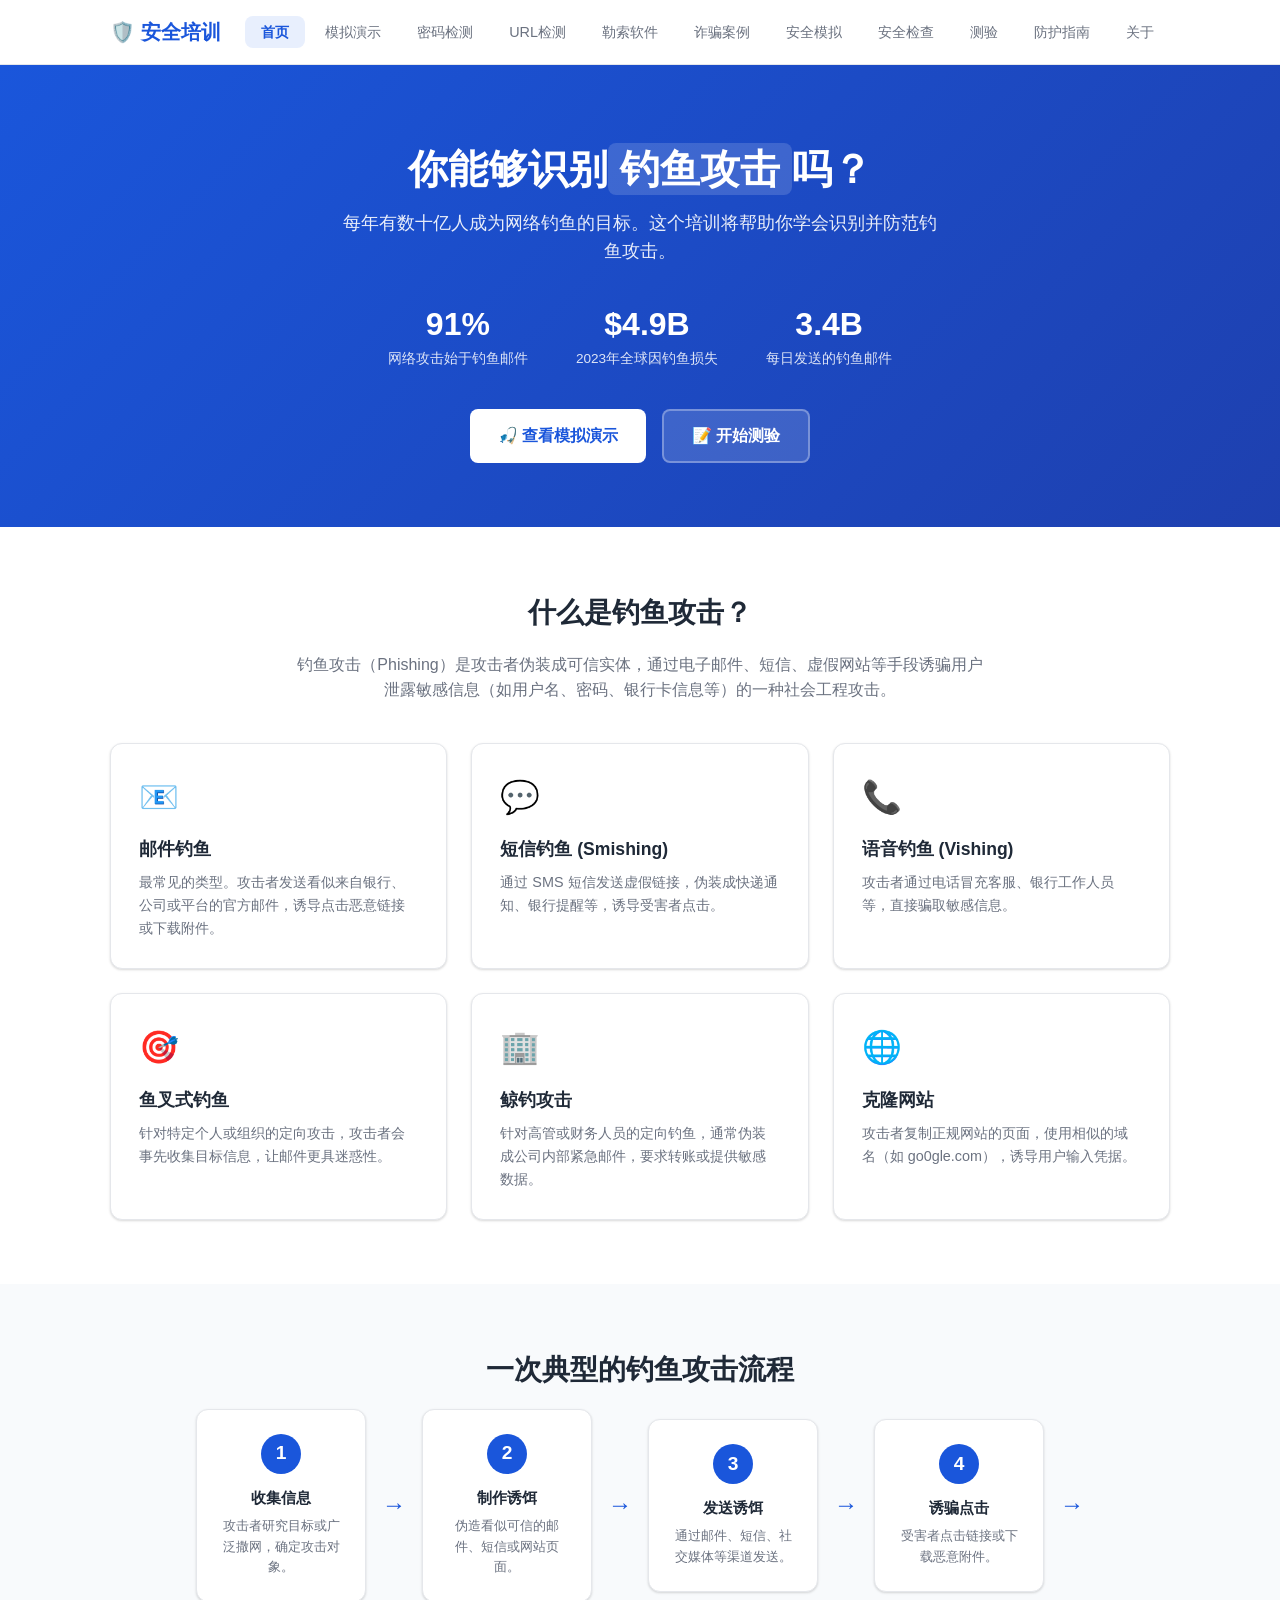
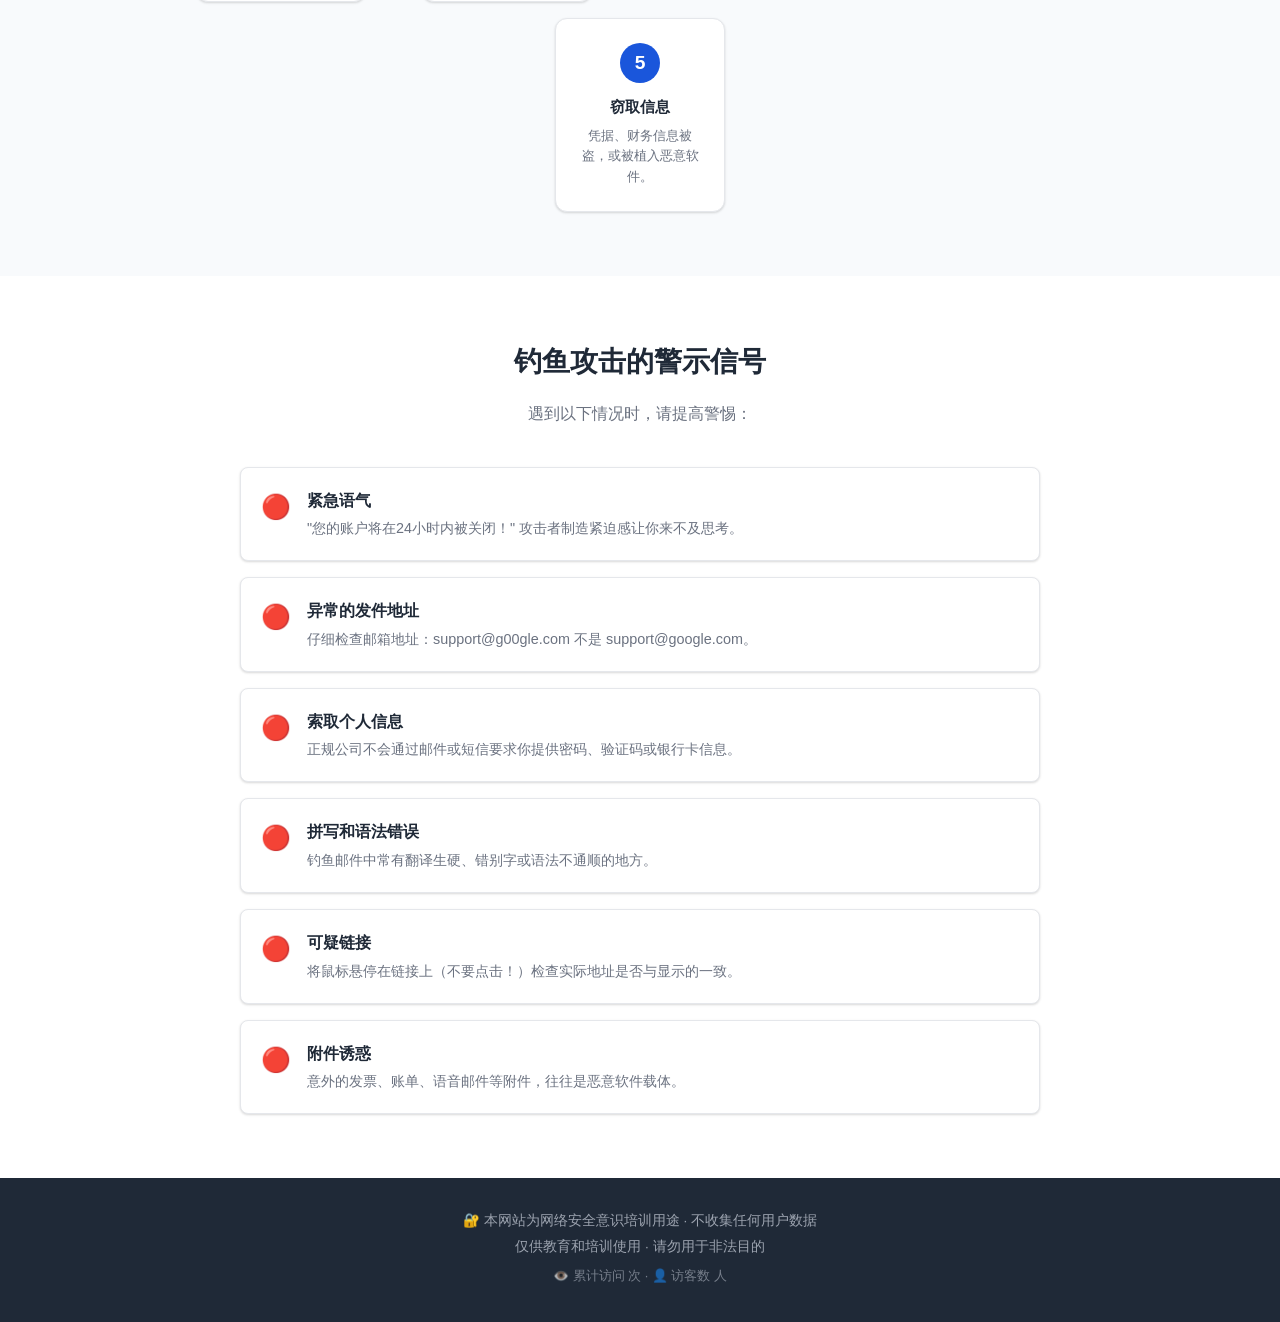
==== commit 02e69937: "Add visitor counter to footer" ====
--- a/index.html
+++ b/index.html
@@ -190,9 +190,14 @@
         <div class="container">
             <p>🔐 本网站为网络安全意识培训用途 · 不收集任何用户数据</p>
             <p>仅供教育和培训使用 · 请勿用于非法目的</p>
+            <p style="margin-top:8px;font-size:0.8rem;opacity:0.7;">
+                👁️ 累计访问 <span id="busuanzi_value_site_pv"></span> 次 · 
+                👤 访客数 <span id="busuanzi_value_site_uv"></span> 人
+            </p>
         </div>
     </footer>
 
     <script src="script.js"></script>
+    <script async src="//busuanzi.ibruce.info/busuanzi/2.3/busuanzi.pure.mini.js"></script>
 </body>
 </html>
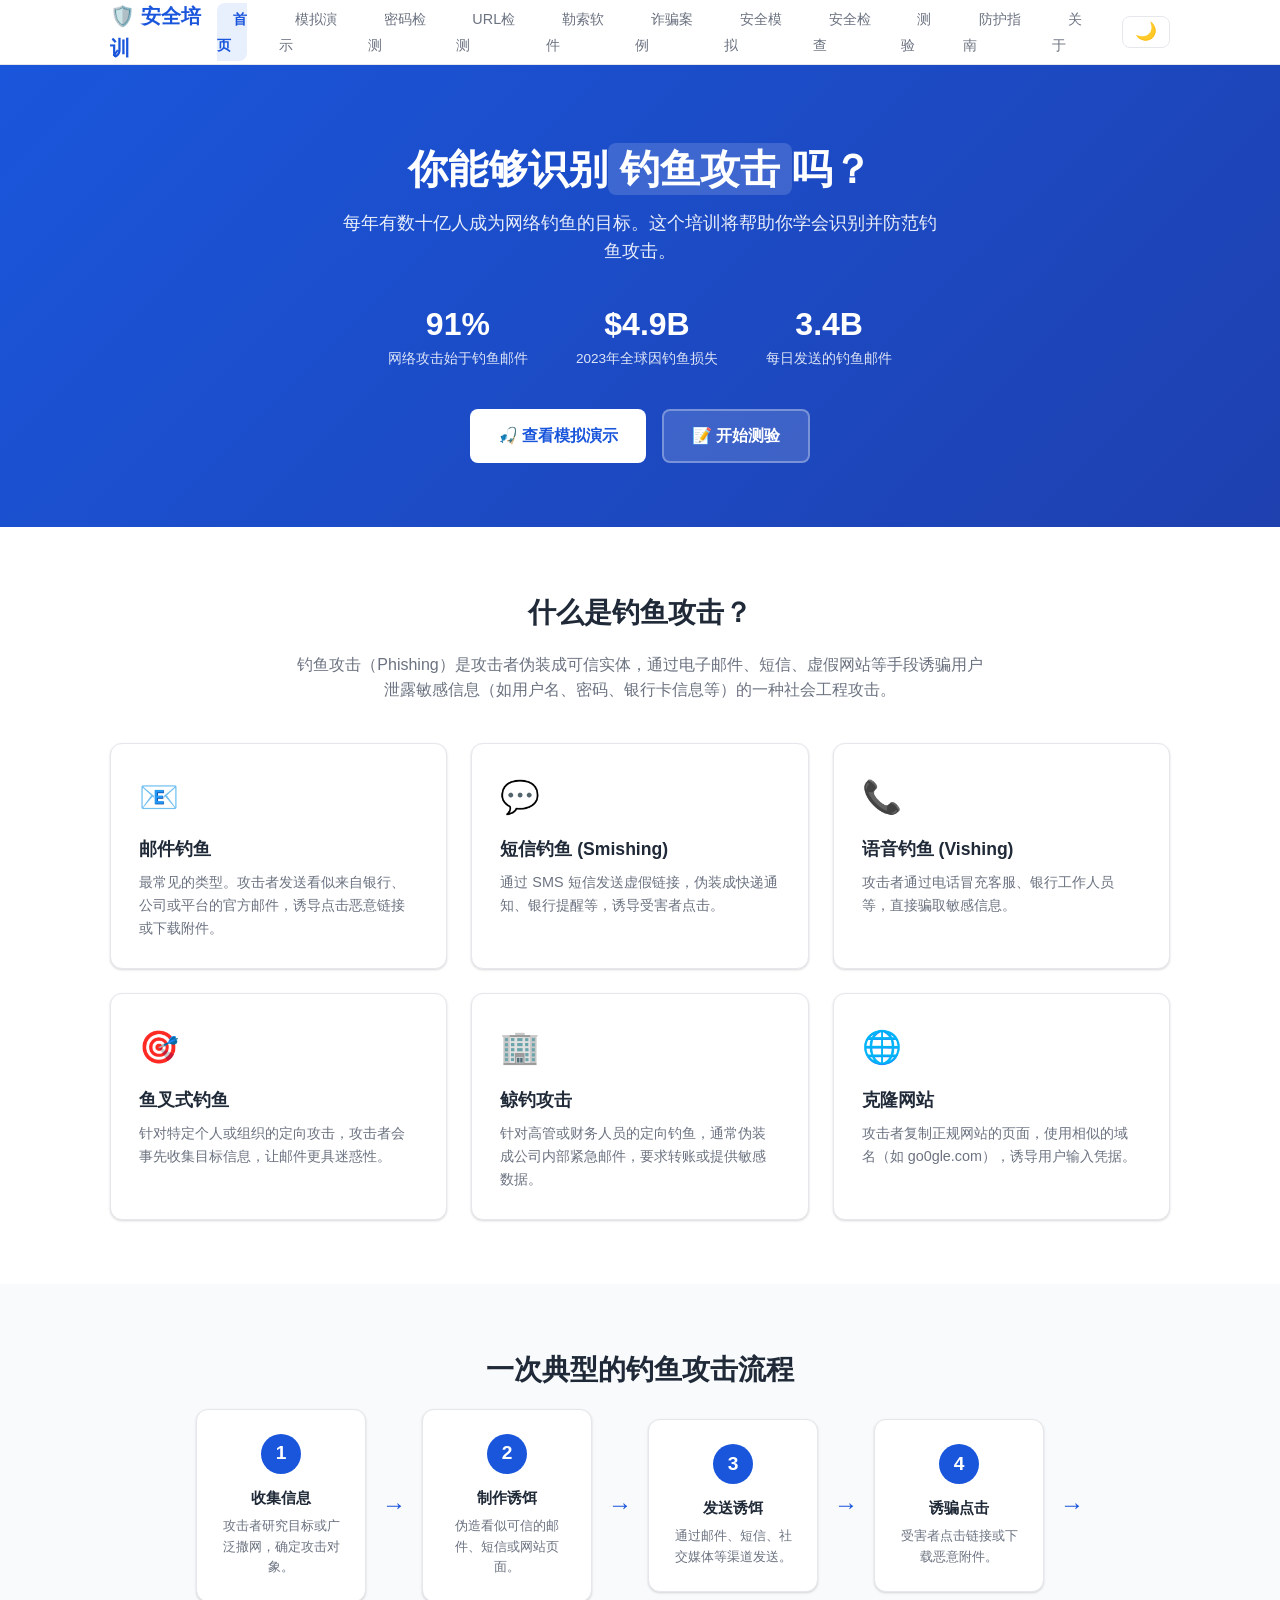
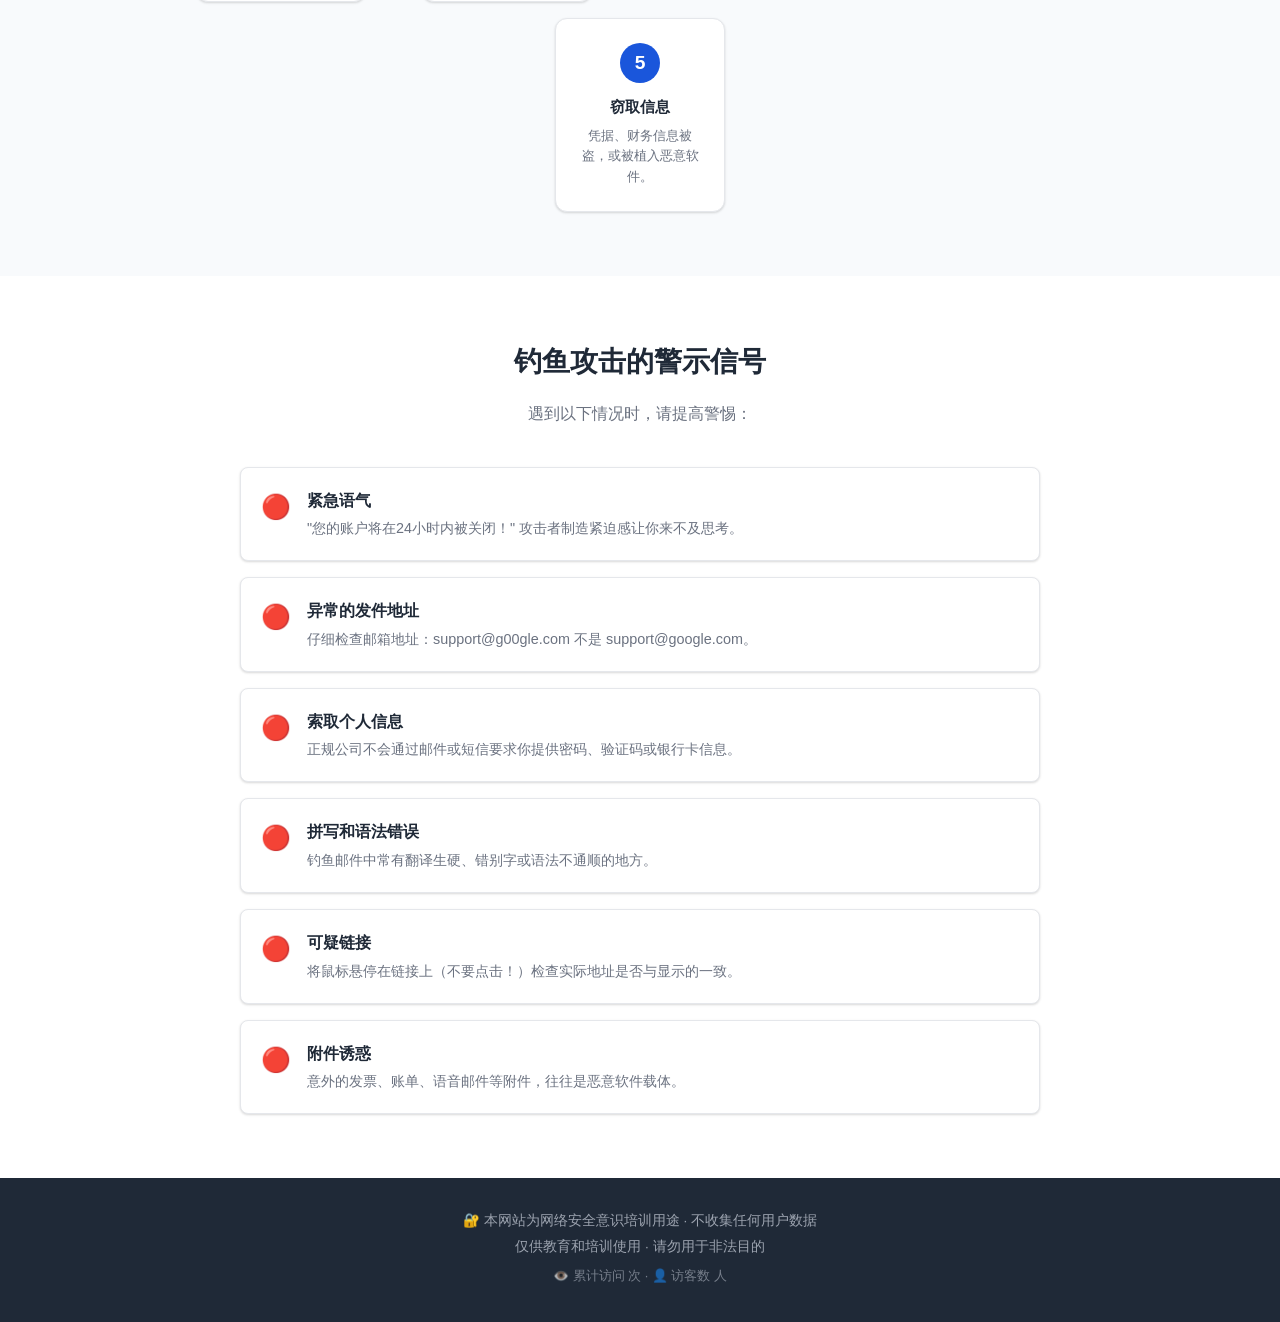
==== commit 3ec1df88: "Add favicon + dark mode toggle" ====
--- a/index.html
+++ b/index.html
@@ -1,203 +1,205 @@
-<!DOCTYPE html>
-<html lang="zh-CN">
-<head>
-    <meta charset="UTF-8">
-    <meta name="viewport" content="width=device-width, initial-scale=1.0">
-    <title>网络安全意识培训 — 识别钓鱼攻击</title>
-    <link rel="stylesheet" href="style.css">
-</head>
-<body>
-    <!-- 导航栏 -->
-    <nav class="navbar">
-        <div class="container">
-            <a href="index.html" class="logo">🛡️ 安全培训</a>
-            <ul class="nav-links">
-                <li><a href="index.html" class="active">首页</a></li>
-                <li><a href="demo.html">模拟演示</a></li>
-                <li><a href="password.html">密码检测</a></li>
-                <li><a href="url-checker.html">URL检测</a></li>
-                <li><a href="ransomware.html">勒索软件</a></li>
-                <li><a href="scam-case.html">诈骗案例</a></li>
-                <li><a href="security-simulator.html">安全模拟</a></li>
-                <li><a href="safety-check.html">安全检查</a></li>
-                <li><a href="quiz.html">测验</a></li>
-                <li><a href="guide.html">防护指南</a></li>
-                <li><a href="about.html">关于</a></li>
-            </ul>
-        </div>
-    </nav>
-
-    <!-- Hero 区域 -->
-    <header class="hero">
-        <div class="container">
-            <div class="hero-content">
-                <h1>你能够识别<span class="highlight">钓鱼攻击</span>吗？</h1>
-                <p>每年有数十亿人成为网络钓鱼的目标。这个培训将帮助你学会识别并防范钓鱼攻击。</p>
-                <div class="hero-stats">
-                    <div class="stat">
-                        <span class="stat-number">91%</span>
-                        <span class="stat-label">网络攻击始于钓鱼邮件</span>
-                    </div>
-                    <div class="stat">
-                        <span class="stat-number">$4.9B</span>
-                        <span class="stat-label">2023年全球因钓鱼损失</span>
-                    </div>
-                    <div class="stat">
-                        <span class="stat-number">3.4B</span>
-                        <span class="stat-label">每日发送的钓鱼邮件</span>
-                    </div>
-                </div>
-                <div class="hero-actions">
-                    <a href="demo.html" class="btn btn-primary">🎣 查看模拟演示</a>
-                    <a href="quiz.html" class="btn btn-secondary">📝 开始测验</a>
-                </div>
-            </div>
-        </div>
-    </header>
-
-    <!-- 什么是钓鱼攻击 -->
-    <section class="section" id="what-is-phishing">
-        <div class="container">
-            <h2>什么是钓鱼攻击？</h2>
-            <p class="section-desc">钓鱼攻击（Phishing）是攻击者伪装成可信实体，通过电子邮件、短信、虚假网站等手段诱骗用户泄露敏感信息（如用户名、密码、银行卡信息等）的一种社会工程攻击。</p>
-            
-            <div class="card-grid">
-                <div class="card">
-                    <div class="card-icon">📧</div>
-                    <h3>邮件钓鱼</h3>
-                    <p>最常见的类型。攻击者发送看似来自银行、公司或平台的官方邮件，诱导点击恶意链接或下载附件。</p>
-                </div>
-                <div class="card">
-                    <div class="card-icon">💬</div>
-                    <h3>短信钓鱼 (Smishing)</h3>
-                    <p>通过 SMS 短信发送虚假链接，伪装成快递通知、银行提醒等，诱导受害者点击。</p>
-                </div>
-                <div class="card">
-                    <div class="card-icon">📞</div>
-                    <h3>语音钓鱼 (Vishing)</h3>
-                    <p>攻击者通过电话冒充客服、银行工作人员等，直接骗取敏感信息。</p>
-                </div>
-                <div class="card">
-                    <div class="card-icon">🎯</div>
-                    <h3>鱼叉式钓鱼</h3>
-                    <p>针对特定个人或组织的定向攻击，攻击者会事先收集目标信息，让邮件更具迷惑性。</p>
-                </div>
-                <div class="card">
-                    <div class="card-icon">🏢</div>
-                    <h3>鲸钓攻击</h3>
-                    <p>针对高管或财务人员的定向钓鱼，通常伪装成公司内部紧急邮件，要求转账或提供敏感数据。</p>
-                </div>
-                <div class="card">
-                    <div class="card-icon">🌐</div>
-                    <h3>克隆网站</h3>
-                    <p>攻击者复制正规网站的页面，使用相似的域名（如 go0gle.com），诱导用户输入凭据。</p>
-                </div>
-            </div>
-        </div>
-    </section>
-
-    <!-- 如何运作 -->
-    <section class="section section-alt" id="how-it-works">
-        <div class="container">
-            <h2>一次典型的钓鱼攻击流程</h2>
-            <div class="steps">
-                <div class="step">
-                    <div class="step-number">1</div>
-                    <h3>收集信息</h3>
-                    <p>攻击者研究目标或广泛撒网，确定攻击对象。</p>
-                </div>
-                <div class="step-arrow">→</div>
-                <div class="step">
-                    <div class="step-number">2</div>
-                    <h3>制作诱饵</h3>
-                    <p>伪造看似可信的邮件、短信或网站页面。</p>
-                </div>
-                <div class="step-arrow">→</div>
-                <div class="step">
-                    <div class="step-number">3</div>
-                    <h3>发送诱饵</h3>
-                    <p>通过邮件、短信、社交媒体等渠道发送。</p>
-                </div>
-                <div class="step-arrow">→</div>
-                <div class="step">
-                    <div class="step-number">4</div>
-                    <h3>诱骗点击</h3>
-                    <p>受害者点击链接或下载恶意附件。</p>
-                </div>
-                <div class="step-arrow">→</div>
-                <div class="step">
-                    <div class="step-number">5</div>
-                    <h3>窃取信息</h3>
-                    <p>凭据、财务信息被盗，或被植入恶意软件。</p>
-                </div>
-            </div>
-        </div>
-    </section>
-
-    <!-- 警示信号 -->
-    <section class="section" id="warning-signs">
-        <div class="container">
-            <h2>钓鱼攻击的警示信号</h2>
-            <p class="section-desc">遇到以下情况时，请提高警惕：</p>
-            <div class="signs-grid">
-                <div class="sign">
-                    <span class="sign-badge danger">🔴</span>
-                    <div>
-                        <h3>紧急语气</h3>
-                        <p>"您的账户将在24小时内被关闭！" 攻击者制造紧迫感让你来不及思考。</p>
-                    </div>
-                </div>
-                <div class="sign">
-                    <span class="sign-badge danger">🔴</span>
-                    <div>
-                        <h3>异常的发件地址</h3>
-                        <p>仔细检查邮箱地址：support@g00gle.com 不是 support@google.com。</p>
-                    </div>
-                </div>
-                <div class="sign">
-                    <span class="sign-badge danger">🔴</span>
-                    <div>
-                        <h3>索取个人信息</h3>
-                        <p>正规公司不会通过邮件或短信要求你提供密码、验证码或银行卡信息。</p>
-                    </div>
-                </div>
-                <div class="sign">
-                    <span class="sign-badge danger">🔴</span>
-                    <div>
-                        <h3>拼写和语法错误</h3>
-                        <p>钓鱼邮件中常有翻译生硬、错别字或语法不通顺的地方。</p>
-                    </div>
-                </div>
-                <div class="sign">
-                    <span class="sign-badge danger">🔴</span>
-                    <div>
-                        <h3>可疑链接</h3>
-                        <p>将鼠标悬停在链接上（不要点击！）检查实际地址是否与显示的一致。</p>
-                    </div>
-                </div>
-                <div class="sign">
-                    <span class="sign-badge danger">🔴</span>
-                    <div>
-                        <h3>附件诱惑</h3>
-                        <p>意外的发票、账单、语音邮件等附件，往往是恶意软件载体。</p>
-                    </div>
-                </div>
-            </div>
-        </div>
-    </section>
-
-    <footer class="footer">
-        <div class="container">
-            <p>🔐 本网站为网络安全意识培训用途 · 不收集任何用户数据</p>
-            <p>仅供教育和培训使用 · 请勿用于非法目的</p>
-            <p style="margin-top:8px;font-size:0.8rem;opacity:0.7;">
-                👁️ 累计访问 <span id="busuanzi_value_site_pv"></span> 次 · 
-                👤 访客数 <span id="busuanzi_value_site_uv"></span> 人
-            </p>
-        </div>
-    </footer>
-
-    <script src="script.js"></script>
-    <script async src="//busuanzi.ibruce.info/busuanzi/2.3/busuanzi.pure.mini.js"></script>
-</body>
+<!DOCTYPE html>
+<html lang="zh-CN">
+<head>
+    <meta charset="UTF-8">
+    <meta name="viewport" content="width=device-width, initial-scale=1.0">
+    <title>网络安全意识培训 — 识别钓鱼攻击</title>
+    <link rel="icon" type="image/svg+xml" href="favicon.svg">
+    <link rel="stylesheet" href="style.css">
+</head>
+<body>
+    <!-- 导航栏 -->
+    <nav class="navbar">
+        <div class="container">
+            <a href="index.html" class="logo">🛡️ 安全培训</a>
+            <ul class="nav-links">
+                <li><a href="index.html" class="active">首页</a></li>
+                <li><a href="demo.html">模拟演示</a></li>
+                <li><a href="password.html">密码检测</a></li>
+                <li><a href="url-checker.html">URL检测</a></li>
+                <li><a href="ransomware.html">勒索软件</a></li>
+                <li><a href="scam-case.html">诈骗案例</a></li>
+                <li><a href="security-simulator.html">安全模拟</a></li>
+                <li><a href="safety-check.html">安全检查</a></li>
+                <li><a href="quiz.html">测验</a></li>
+                <li><a href="guide.html">防护指南</a></li>
+                <li><a href="about.html">关于</a></li>
+            </ul>
+                <button id="theme-toggle" class="theme-toggle" title="切换深色模式">🌙</button>
+        </div>
+    </nav>
+
+    <!-- Hero 区域 -->
+    <header class="hero">
+        <div class="container">
+            <div class="hero-content">
+                <h1>你能够识别<span class="highlight">钓鱼攻击</span>吗？</h1>
+                <p>每年有数十亿人成为网络钓鱼的目标。这个培训将帮助你学会识别并防范钓鱼攻击。</p>
+                <div class="hero-stats">
+                    <div class="stat">
+                        <span class="stat-number">91%</span>
+                        <span class="stat-label">网络攻击始于钓鱼邮件</span>
+                    </div>
+                    <div class="stat">
+                        <span class="stat-number">$4.9B</span>
+                        <span class="stat-label">2023年全球因钓鱼损失</span>
+                    </div>
+                    <div class="stat">
+                        <span class="stat-number">3.4B</span>
+                        <span class="stat-label">每日发送的钓鱼邮件</span>
+                    </div>
+                </div>
+                <div class="hero-actions">
+                    <a href="demo.html" class="btn btn-primary">🎣 查看模拟演示</a>
+                    <a href="quiz.html" class="btn btn-secondary">📝 开始测验</a>
+                </div>
+            </div>
+        </div>
+    </header>
+
+    <!-- 什么是钓鱼攻击 -->
+    <section class="section" id="what-is-phishing">
+        <div class="container">
+            <h2>什么是钓鱼攻击？</h2>
+            <p class="section-desc">钓鱼攻击（Phishing）是攻击者伪装成可信实体，通过电子邮件、短信、虚假网站等手段诱骗用户泄露敏感信息（如用户名、密码、银行卡信息等）的一种社会工程攻击。</p>
+            
+            <div class="card-grid">
+                <div class="card">
+                    <div class="card-icon">📧</div>
+                    <h3>邮件钓鱼</h3>
+                    <p>最常见的类型。攻击者发送看似来自银行、公司或平台的官方邮件，诱导点击恶意链接或下载附件。</p>
+                </div>
+                <div class="card">
+                    <div class="card-icon">💬</div>
+                    <h3>短信钓鱼 (Smishing)</h3>
+                    <p>通过 SMS 短信发送虚假链接，伪装成快递通知、银行提醒等，诱导受害者点击。</p>
+                </div>
+                <div class="card">
+                    <div class="card-icon">📞</div>
+                    <h3>语音钓鱼 (Vishing)</h3>
+                    <p>攻击者通过电话冒充客服、银行工作人员等，直接骗取敏感信息。</p>
+                </div>
+                <div class="card">
+                    <div class="card-icon">🎯</div>
+                    <h3>鱼叉式钓鱼</h3>
+                    <p>针对特定个人或组织的定向攻击，攻击者会事先收集目标信息，让邮件更具迷惑性。</p>
+                </div>
+                <div class="card">
+                    <div class="card-icon">🏢</div>
+                    <h3>鲸钓攻击</h3>
+                    <p>针对高管或财务人员的定向钓鱼，通常伪装成公司内部紧急邮件，要求转账或提供敏感数据。</p>
+                </div>
+                <div class="card">
+                    <div class="card-icon">🌐</div>
+                    <h3>克隆网站</h3>
+                    <p>攻击者复制正规网站的页面，使用相似的域名（如 go0gle.com），诱导用户输入凭据。</p>
+                </div>
+            </div>
+        </div>
+    </section>
+
+    <!-- 如何运作 -->
+    <section class="section section-alt" id="how-it-works">
+        <div class="container">
+            <h2>一次典型的钓鱼攻击流程</h2>
+            <div class="steps">
+                <div class="step">
+                    <div class="step-number">1</div>
+                    <h3>收集信息</h3>
+                    <p>攻击者研究目标或广泛撒网，确定攻击对象。</p>
+                </div>
+                <div class="step-arrow">→</div>
+                <div class="step">
+                    <div class="step-number">2</div>
+                    <h3>制作诱饵</h3>
+                    <p>伪造看似可信的邮件、短信或网站页面。</p>
+                </div>
+                <div class="step-arrow">→</div>
+                <div class="step">
+                    <div class="step-number">3</div>
+                    <h3>发送诱饵</h3>
+                    <p>通过邮件、短信、社交媒体等渠道发送。</p>
+                </div>
+                <div class="step-arrow">→</div>
+                <div class="step">
+                    <div class="step-number">4</div>
+                    <h3>诱骗点击</h3>
+                    <p>受害者点击链接或下载恶意附件。</p>
+                </div>
+                <div class="step-arrow">→</div>
+                <div class="step">
+                    <div class="step-number">5</div>
+                    <h3>窃取信息</h3>
+                    <p>凭据、财务信息被盗，或被植入恶意软件。</p>
+                </div>
+            </div>
+        </div>
+    </section>
+
+    <!-- 警示信号 -->
+    <section class="section" id="warning-signs">
+        <div class="container">
+            <h2>钓鱼攻击的警示信号</h2>
+            <p class="section-desc">遇到以下情况时，请提高警惕：</p>
+            <div class="signs-grid">
+                <div class="sign">
+                    <span class="sign-badge danger">🔴</span>
+                    <div>
+                        <h3>紧急语气</h3>
+                        <p>"您的账户将在24小时内被关闭！" 攻击者制造紧迫感让你来不及思考。</p>
+                    </div>
+                </div>
+                <div class="sign">
+                    <span class="sign-badge danger">🔴</span>
+                    <div>
+                        <h3>异常的发件地址</h3>
+                        <p>仔细检查邮箱地址：support@g00gle.com 不是 support@google.com。</p>
+                    </div>
+                </div>
+                <div class="sign">
+                    <span class="sign-badge danger">🔴</span>
+                    <div>
+                        <h3>索取个人信息</h3>
+                        <p>正规公司不会通过邮件或短信要求你提供密码、验证码或银行卡信息。</p>
+                    </div>
+                </div>
+                <div class="sign">
+                    <span class="sign-badge danger">🔴</span>
+                    <div>
+                        <h3>拼写和语法错误</h3>
+                        <p>钓鱼邮件中常有翻译生硬、错别字或语法不通顺的地方。</p>
+                    </div>
+                </div>
+                <div class="sign">
+                    <span class="sign-badge danger">🔴</span>
+                    <div>
+                        <h3>可疑链接</h3>
+                        <p>将鼠标悬停在链接上（不要点击！）检查实际地址是否与显示的一致。</p>
+                    </div>
+                </div>
+                <div class="sign">
+                    <span class="sign-badge danger">🔴</span>
+                    <div>
+                        <h3>附件诱惑</h3>
+                        <p>意外的发票、账单、语音邮件等附件，往往是恶意软件载体。</p>
+                    </div>
+                </div>
+            </div>
+        </div>
+    </section>
+
+    <footer class="footer">
+        <div class="container">
+            <p>🔐 本网站为网络安全意识培训用途 · 不收集任何用户数据</p>
+            <p>仅供教育和培训使用 · 请勿用于非法目的</p>
+            <p style="margin-top:8px;font-size:0.8rem;opacity:0.7;">
+                👁️ 累计访问 <span id="busuanzi_value_site_pv"></span> 次 · 
+                👤 访客数 <span id="busuanzi_value_site_uv"></span> 人
+            </p>
+        </div>
+    </footer>
+
+    <script src="script.js"></script>
+    <script async src="//busuanzi.ibruce.info/busuanzi/2.3/busuanzi.pure.mini.js"></script>
+</body>
 </html>
--- a/style.css
+++ b/style.css
@@ -31,6 +31,69 @@
     --radius-sm: 8px;
 }
 
+/* ---------- 深色模式 ---------- */
+[data-theme="dark"] {
+    --primary: #60a5fa;
+    --primary-dark: #3b82f6;
+    --primary-light: #1e3a5f;
+    --danger: #f87171;
+    --danger-light: #3b1414;
+    --success: #4ade80;
+    --success-light: #123524;
+    --warning: #fbbf24;
+    --warning-light: #3a2c0c;
+    --text: #e5e7eb;
+    --text-secondary: #9ca3af;
+    --bg: #111827;
+    --bg-alt: #1f2937;
+    --border: #374151;
+    --shadow: 0 1px 3px rgba(0,0,0,0.4);
+    --shadow-lg: 0 10px 15px -3px rgba(0,0,0,0.5), 0 4px 6px -2px rgba(0,0,0,0.4);
+}
+
+/* 深色模式下针对硬编码浅色的覆盖 */
+[data-theme="dark"] .navbar {
+    background: rgba(17,24,39,0.95);
+}
+
+[data-theme="dark"] .email-header {
+    background: #1f2937;
+    border-bottom-color: var(--border);
+}
+
+[data-theme="dark"] .browser-bar {
+    background: #1f2937;
+    border-bottom-color: var(--border);
+}
+
+[data-theme="dark"] .browser-url {
+    background: #111827;
+    border-color: var(--border);
+    color: var(--text);
+}
+
+[data-theme="dark"] .browser-url.suspicious {
+    color: var(--danger);
+    border-color: var(--danger);
+}
+
+[data-theme="dark"] .email-body p { color: var(--text); }
+
+[data-theme="dark"] .form-group input {
+    background: #111827;
+    color: var(--text);
+    border-color: var(--border);
+}
+
+[data-theme="dark"] .quiz-progress .progress-bar {
+    background: var(--primary-light);
+}
+
+[data-theme="dark"] .tip-box { background: var(--warning-light); }
+[data-theme="dark"] .tip-box h4 { color: var(--warning); }
+[data-theme="dark"] .tip-box p { color: var(--text-secondary); }
+[data-theme="dark"] .tip-box code { background: rgba(255,255,255,0.1); }
+
 html {
     scroll-behavior: smooth;
 }
@@ -101,6 +164,25 @@
     color: var(--primary);
     background: var(--primary-light);
     font-weight: 600;
+}
+
+/* 主题切换按钮 */
+.theme-toggle {
+    background: none;
+    border: 1px solid var(--border);
+    border-radius: var(--radius-sm);
+    padding: 6px 12px;
+    font-size: 1.1rem;
+    cursor: pointer;
+    margin-left: 12px;
+    transition: all 0.2s;
+    line-height: 1;
+    color: var(--text);
+}
+
+.theme-toggle:hover {
+    border-color: var(--primary);
+    background: var(--primary-light);
 }
 
 /* ---------- Hero ---------- */
@@ -1113,6 +1195,42 @@
     margin-bottom: 4px;
 }
 
+/* ---------- 学习统计面板 ---------- */
+.stats-panel {
+    background: var(--bg);
+    border: 1px solid var(--border);
+    border-radius: var(--radius);
+    padding: 20px 24px;
+    box-shadow: var(--shadow);
+    max-width: 600px;
+    margin: 24px auto 0;
+}
+
+.stats-panel h4 {
+    font-size: 1rem;
+    margin-bottom: 12px;
+    color: var(--text);
+}
+
+.stats-body {
+    display: grid;
+    gap: 6px;
+}
+
+.stats-row {
+    display: flex;
+    justify-content: space-between;
+    gap: 12px;
+    font-size: 0.88rem;
+    color: var(--text-secondary);
+}
+
+.stats-label {
+    font-weight: 600;
+    color: var(--text);
+    min-width: 90px;
+}
+
 /* ---------- 响应式 ---------- */
 @media (max-width: 768px) {
     .hero h1 {
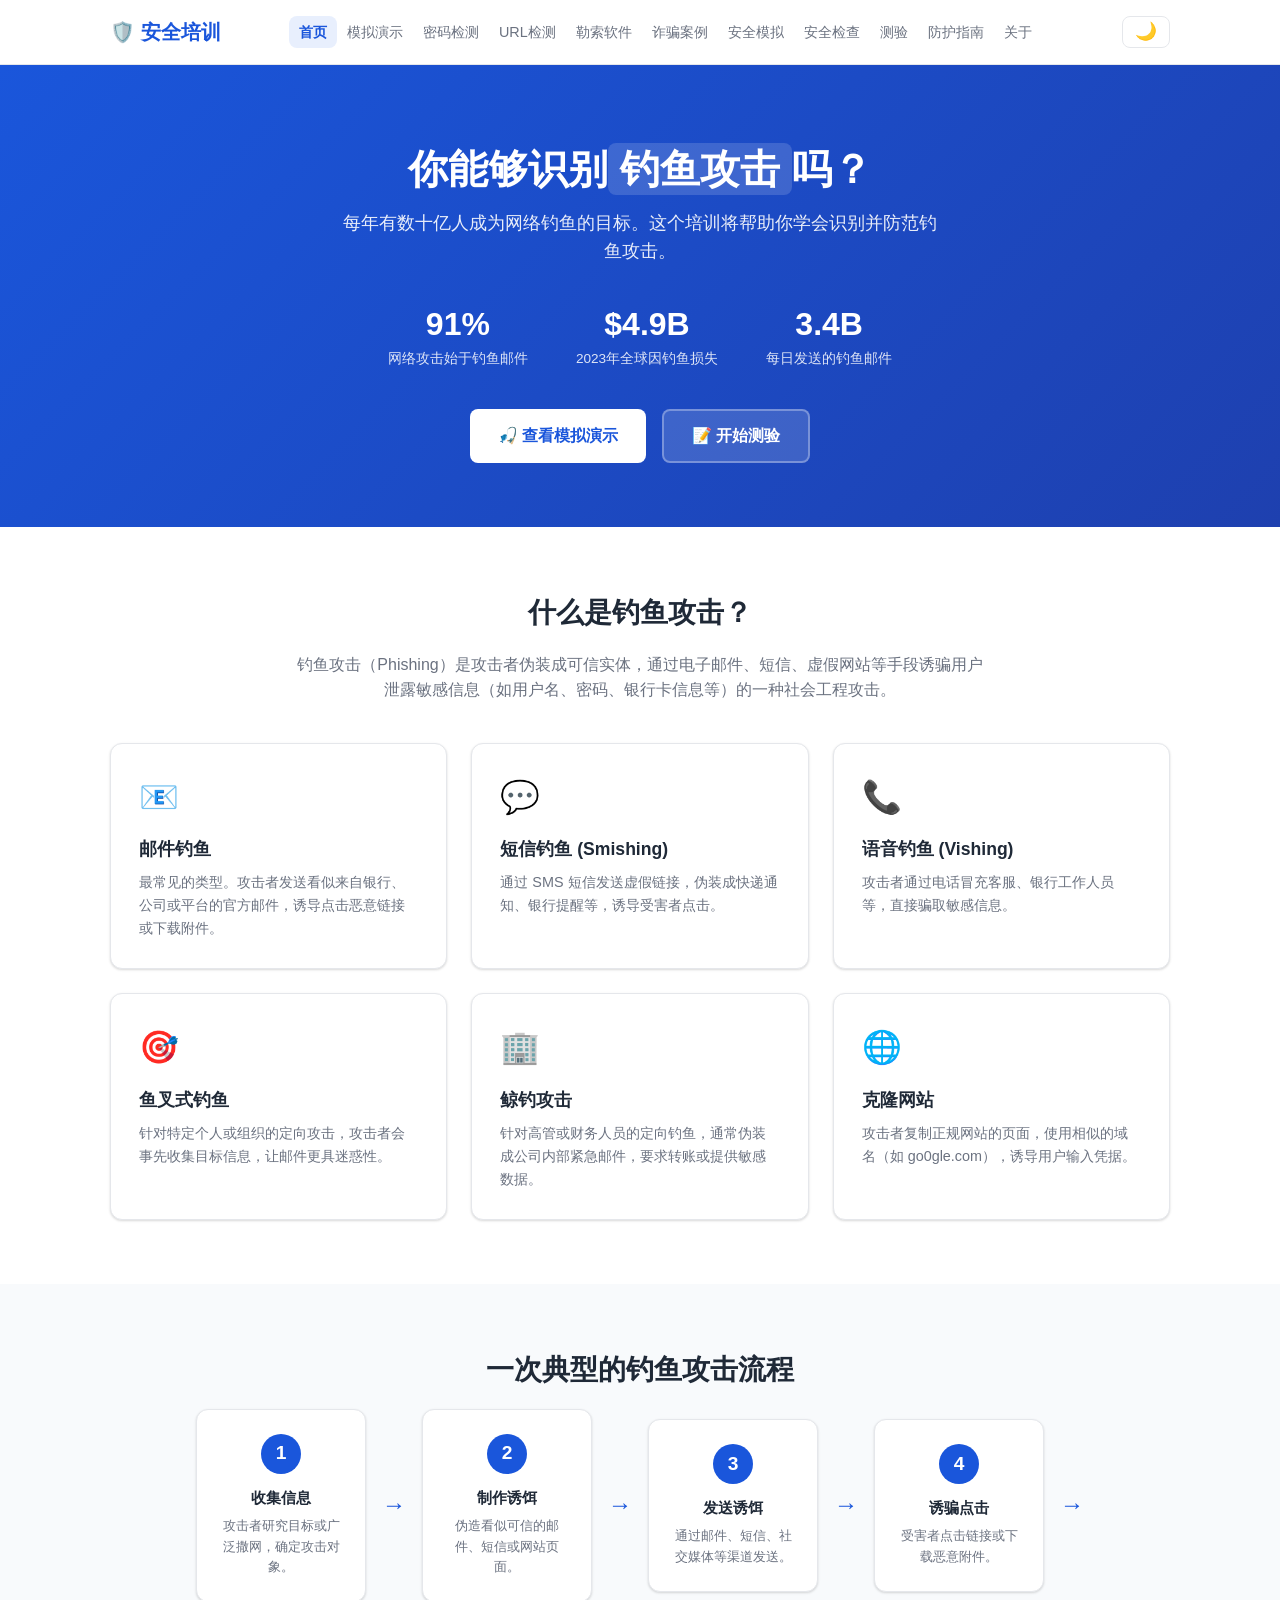
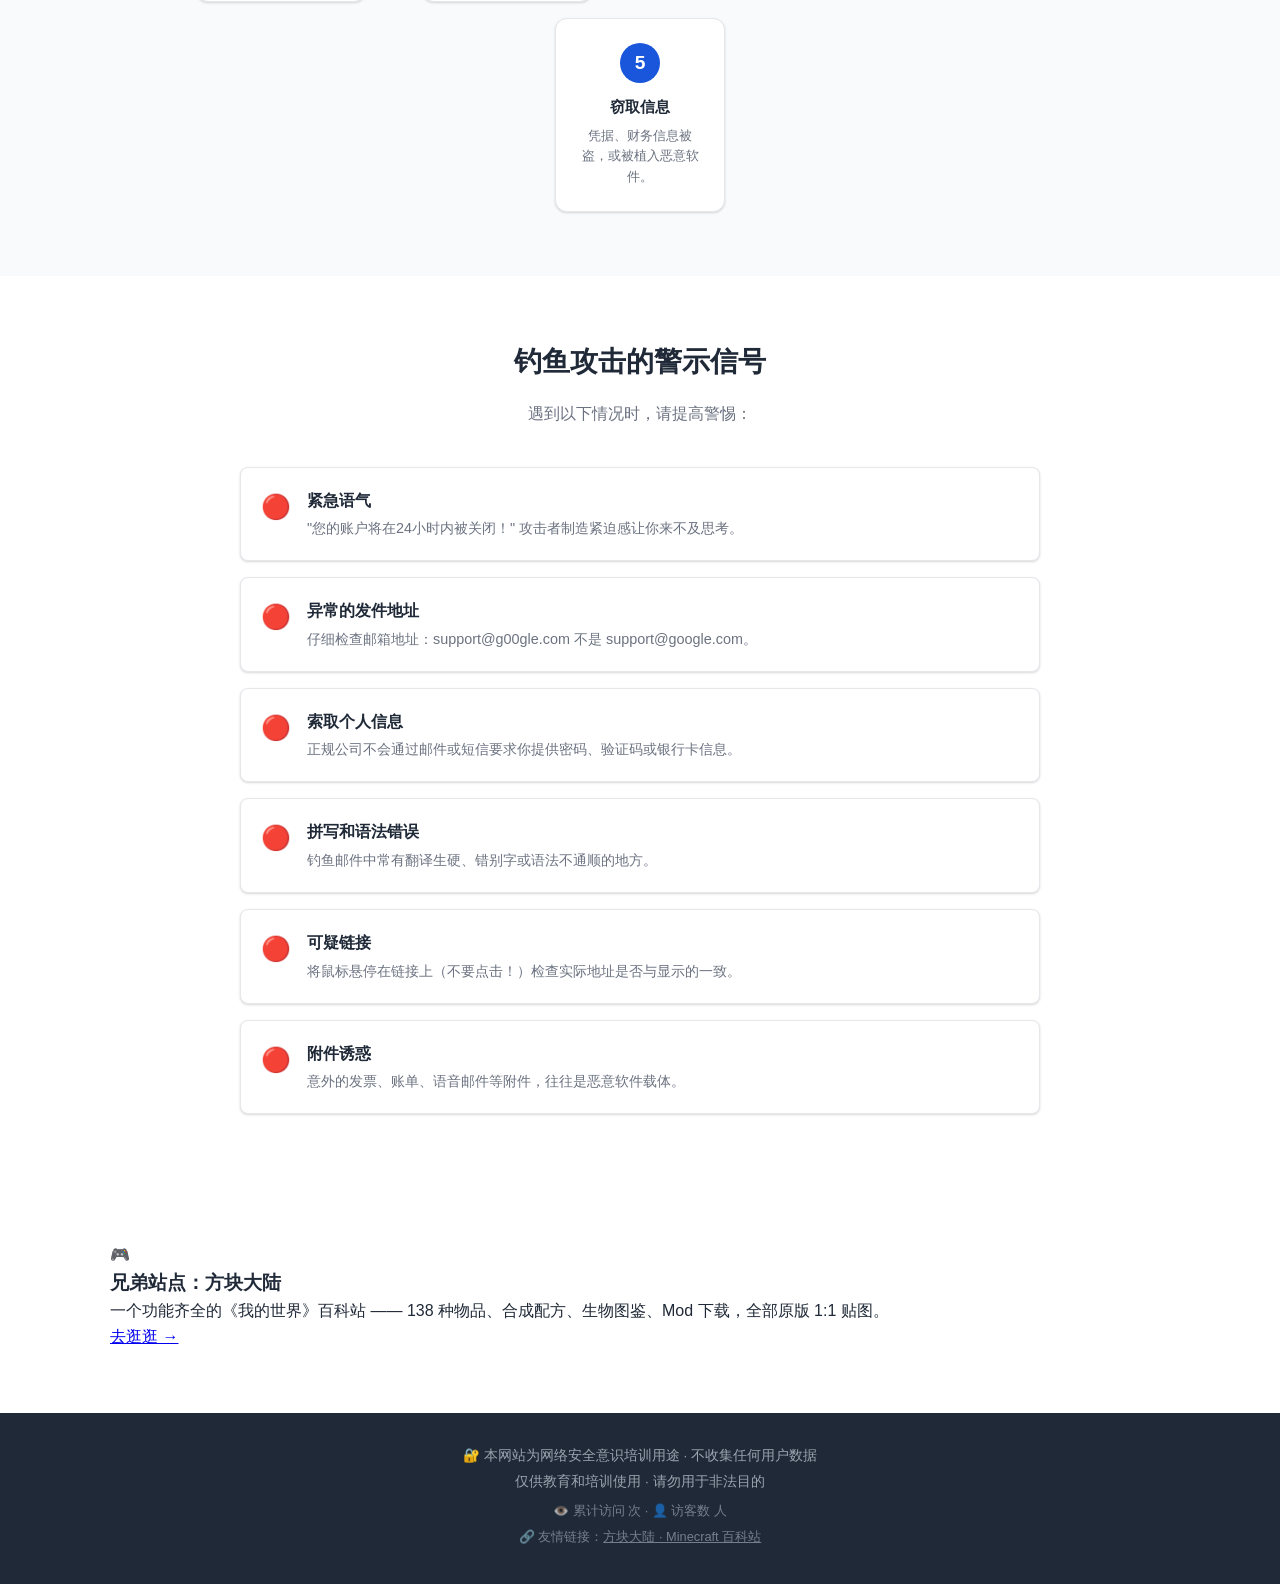
==== commit ca2c2ab5: "add sibling link" ====
--- a/index.html
+++ b/index.html
@@ -188,6 +188,20 @@
         </div>
     </section>
 
+    <!-- 友情链接：兄弟站点 -->
+    <section class="section">
+        <div class="container">
+            <div class="sibling-link">
+                <div class="sib-icon">🎮</div>
+                <div class="sib-info">
+                    <h3>兄弟站点：方块大陆</h3>
+                    <p>一个功能齐全的《我的世界》百科站 —— 138 种物品、合成配方、生物图鉴、Mod 下载，全部原版 1:1 贴图。</p>
+                </div>
+                <a class="sib-btn" href="https://jimmylrb.github.io/minecraft-site/" target="_blank" rel="noopener">去逛逛 →</a>
+            </div>
+        </div>
+    </section>
+
     <footer class="footer">
         <div class="container">
             <p>🔐 本网站为网络安全意识培训用途 · 不收集任何用户数据</p>
@@ -196,6 +210,7 @@
                 👁️ 累计访问 <span id="busuanzi_value_site_pv"></span> 次 · 
                 👤 访客数 <span id="busuanzi_value_site_uv"></span> 人
             </p>
+            <p style="margin-top:6px;font-size:0.8rem;opacity:0.7;">🔗 友情链接：<a href="https://jimmylrb.github.io/minecraft-site/" style="color:#9ca3af;">方块大陆 · Minecraft 百科站</a></p>
         </div>
     </footer>
 
--- a/style.css
+++ b/style.css
@@ -142,17 +142,19 @@
 .nav-links {
     list-style: none;
     display: flex;
-    gap: 4px;
+    gap: 0;
 }
 
 .nav-links a {
     text-decoration: none;
     color: var(--text-secondary);
-    padding: 8px 16px;
+    padding: 8px 10px;
     border-radius: var(--radius-sm);
     font-size: 0.9rem;
     font-weight: 500;
     transition: all 0.2s;
+    white-space: nowrap;
+    letter-spacing: 0;
 }
 
 .nav-links a:hover {
